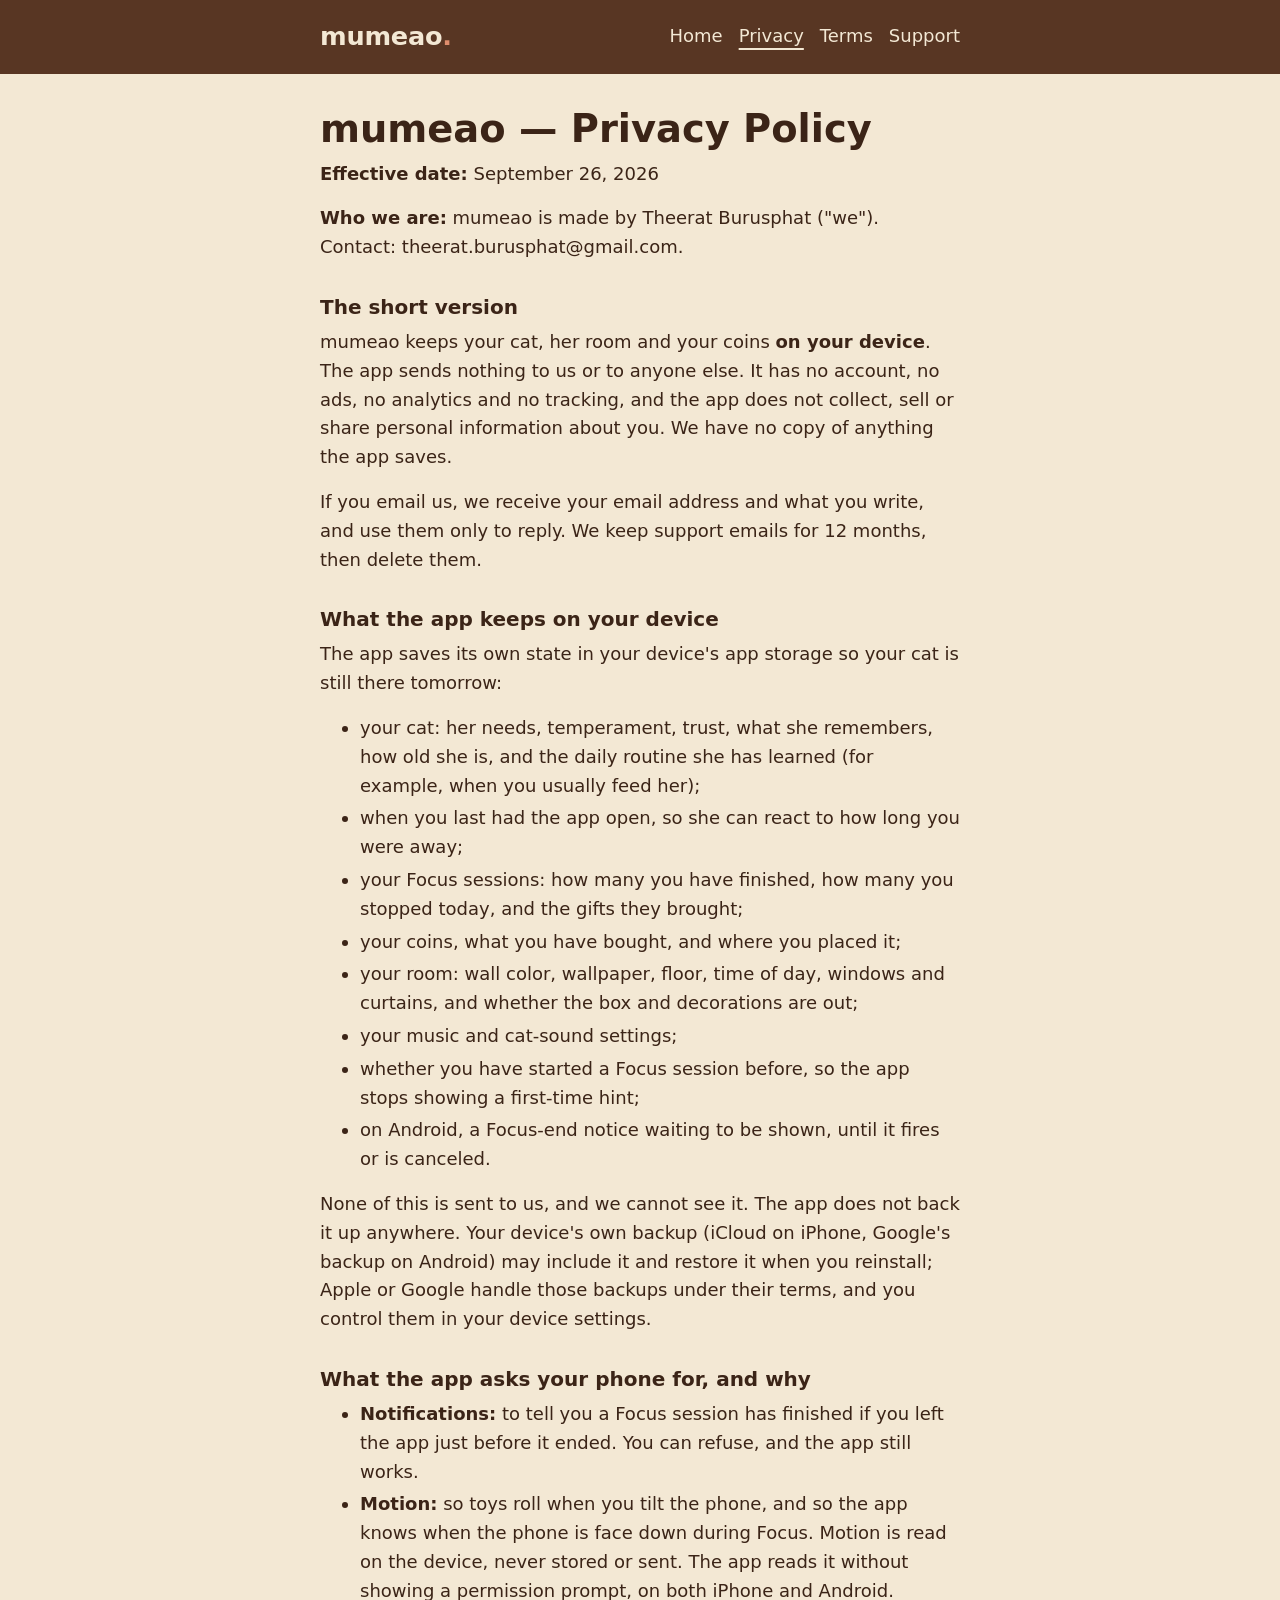
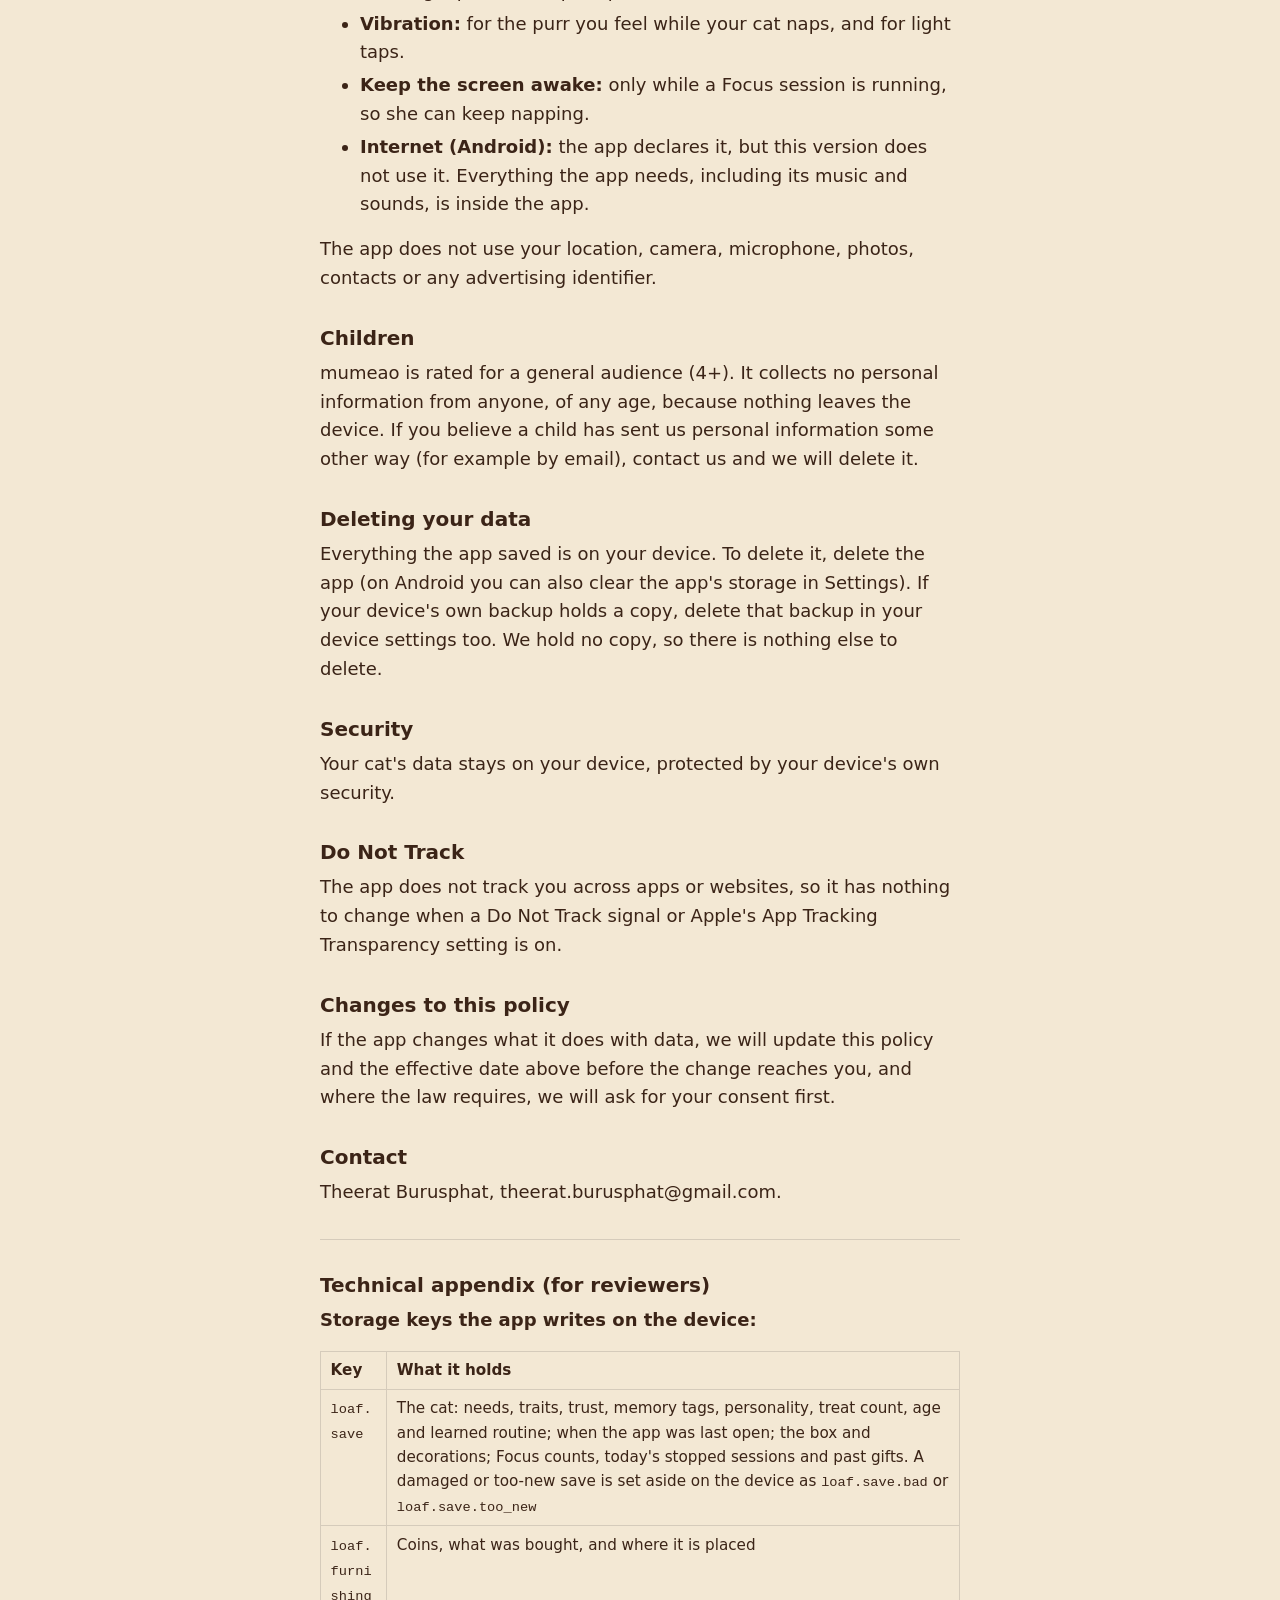
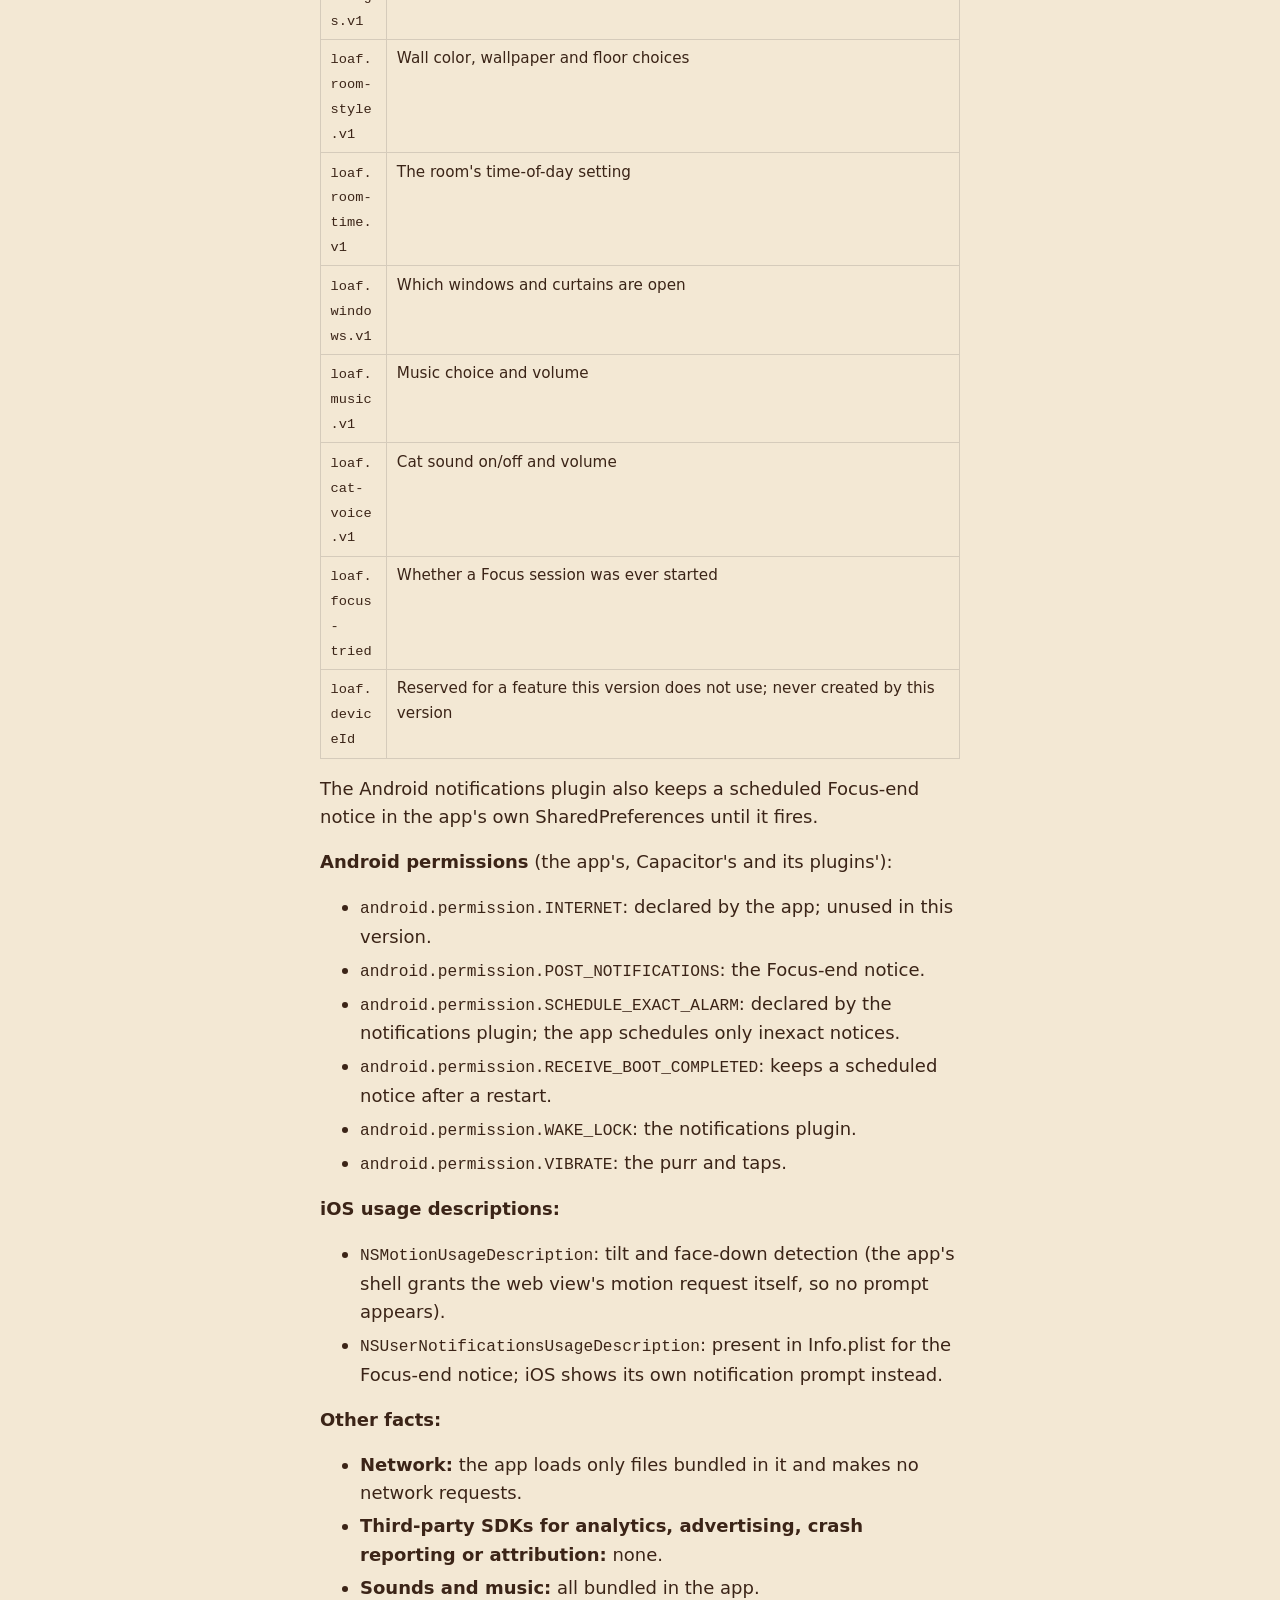
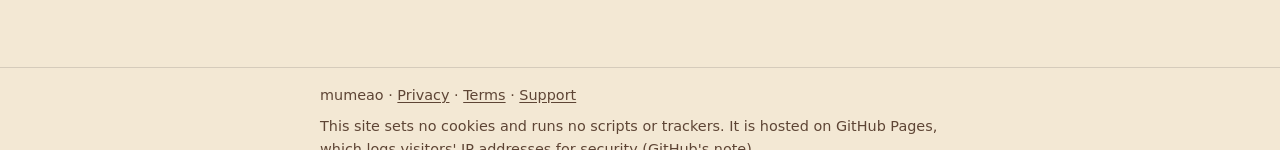
==== privacy/index.html @ 8265dff4 "mumeao: privacy, terms and support pages (from maelvolent/loaf#132 at e93ead35)" ====
<!doctype html>
<html lang="en">
<head>
<meta charset="utf-8">
<meta name="viewport" content="width=device-width, initial-scale=1">
<meta http-equiv="Content-Security-Policy" content="default-src 'none'; style-src 'self'; img-src 'self' data:; base-uri 'none'; form-action 'none'">
<meta name="referrer" content="no-referrer">
<title>Privacy policy · mumeao: Cozy Cat</title>
<meta name="description" content="The privacy policy of mumeao.">
<meta name="theme-color" content="#583623">
<link rel="icon" href="data:,">
<link rel="stylesheet" href="../styles.css">
</head>
<body>
<a class="skip" href="#main">Skip to content</a>
<header><div class="bar"><a class="brand" href="../index.html">mumeao<span class="dot" aria-hidden="true">.</span></a><nav aria-label="Site"><ul><li><a href="../index.html">Home</a></li><li><a href="../privacy/index.html" aria-current="page">Privacy</a></li><li><a href="../terms/index.html">Terms</a></li><li><a href="../support/index.html">Support</a></li></ul></nav></div></header>
<main id="main" tabindex="-1">
<h1>mumeao — Privacy Policy</h1>
<p><strong>Effective date:</strong> September 26, 2026</p>
<p><strong>Who we are:</strong> mumeao is made by Theerat Burusphat (&quot;we&quot;). Contact: theerat.burusphat@gmail.com.</p>
<h2>The short version</h2>
<p>mumeao keeps your cat, her room and your coins <strong>on your device</strong>. The app sends nothing to us or to anyone else. It has no account, no ads, no analytics and no tracking, and the app does not collect, sell or share personal information about you. We have no copy of anything the app saves.</p>
<p>If you email us, we receive your email address and what you write, and use them only to reply. We keep support emails for 12 months, then delete them.</p>
<h2>What the app keeps on your device</h2>
<p>The app saves its own state in your device's app storage so your cat is still there tomorrow:</p>
<ul><li>your cat: her needs, temperament, trust, what she remembers, how old she is, and the daily routine she has learned (for example, when you usually feed her);</li><li>when you last had the app open, so she can react to how long you were away;</li><li>your Focus sessions: how many you have finished, how many you stopped today, and the gifts they brought;</li><li>your coins, what you have bought, and where you placed it;</li><li>your room: wall color, wallpaper, floor, time of day, windows and curtains, and whether the box and decorations are out;</li><li>your music and cat-sound settings;</li><li>whether you have started a Focus session before, so the app stops showing a first-time hint;</li><li>on Android, a Focus-end notice waiting to be shown, until it fires or is canceled.</li></ul>
<p>None of this is sent to us, and we cannot see it. The app does not back it up anywhere. Your device's own backup (iCloud on iPhone, Google's backup on Android) may include it and restore it when you reinstall; Apple or Google handle those backups under their terms, and you control them in your device settings.</p>
<h2>What the app asks your phone for, and why</h2>
<ul><li><strong>Notifications:</strong> to tell you a Focus session has finished if you left the app just before it ended. You can refuse, and the app still works.</li><li><strong>Motion:</strong> so toys roll when you tilt the phone, and so the app knows when the phone is face down during Focus. Motion is read on the device, never stored or sent. The app reads it without showing a permission prompt, on both iPhone and Android.</li><li><strong>Vibration:</strong> for the purr you feel while your cat naps, and for light taps.</li><li><strong>Keep the screen awake:</strong> only while a Focus session is running, so she can keep napping.</li><li><strong>Internet (Android):</strong> the app declares it, but this version does not use it. Everything the app needs, including its music and sounds, is inside the app.</li></ul>
<p>The app does not use your location, camera, microphone, photos, contacts or any advertising identifier.</p>
<h2>Children</h2>
<p>mumeao is rated for a general audience (4+). It collects no personal information from anyone, of any age, because nothing leaves the device. If you believe a child has sent us personal information some other way (for example by email), contact us and we will delete it.</p>
<h2>Deleting your data</h2>
<p>Everything the app saved is on your device. To delete it, delete the app (on Android you can also clear the app's storage in Settings). If your device's own backup holds a copy, delete that backup in your device settings too. We hold no copy, so there is nothing else to delete.</p>
<h2>Security</h2>
<p>Your cat's data stays on your device, protected by your device's own security.</p>
<h2>Do Not Track</h2>
<p>The app does not track you across apps or websites, so it has nothing to change when a Do Not Track signal or Apple's App Tracking Transparency setting is on.</p>
<h2>Changes to this policy</h2>
<p>If the app changes what it does with data, we will update this policy and the effective date above before the change reaches you, and where the law requires, we will ask for your consent first.</p>
<h2>Contact</h2>
<p>Theerat Burusphat, theerat.burusphat@gmail.com.</p>
<hr>
<h2>Technical appendix (for reviewers)</h2>
<p><strong>Storage keys the app writes on the device:</strong></p>
<div class="table" tabindex="0" role="region" aria-label="Table"><table><tr><th>Key</th><th>What it holds</th></tr><tr><td><code>loaf.save</code></td><td>The cat: needs, traits, trust, memory tags, personality, treat count, age and learned routine; when the app was last open; the box and decorations; Focus counts, today's stopped sessions and past gifts. A damaged or too-new save is set aside on the device as <code>loaf.save.bad</code> or <code>loaf.save.too_new</code></td></tr><tr><td><code>loaf.furnishings.v1</code></td><td>Coins, what was bought, and where it is placed</td></tr><tr><td><code>loaf.room-style.v1</code></td><td>Wall color, wallpaper and floor choices</td></tr><tr><td><code>loaf.room-time.v1</code></td><td>The room's time-of-day setting</td></tr><tr><td><code>loaf.windows.v1</code></td><td>Which windows and curtains are open</td></tr><tr><td><code>loaf.music.v1</code></td><td>Music choice and volume</td></tr><tr><td><code>loaf.cat-voice.v1</code></td><td>Cat sound on/off and volume</td></tr><tr><td><code>loaf.focus-tried</code></td><td>Whether a Focus session was ever started</td></tr><tr><td><code>loaf.deviceId</code></td><td>Reserved for a feature this version does not use; never created by this version</td></tr></table></div>
<p>The Android notifications plugin also keeps a scheduled Focus-end notice in the app's own SharedPreferences until it fires.</p>
<p><strong>Android permissions</strong> (the app's, Capacitor's and its plugins'):</p>
<ul><li><code>android.permission.INTERNET</code>: declared by the app; unused in this version.</li><li><code>android.permission.POST_NOTIFICATIONS</code>: the Focus-end notice.</li><li><code>android.permission.SCHEDULE_EXACT_ALARM</code>: declared by the notifications plugin; the app schedules only inexact notices.</li><li><code>android.permission.RECEIVE_BOOT_COMPLETED</code>: keeps a scheduled notice after a restart.</li><li><code>android.permission.WAKE_LOCK</code>: the notifications plugin.</li><li><code>android.permission.VIBRATE</code>: the purr and taps.</li></ul>
<p><strong>iOS usage descriptions:</strong></p>
<ul><li><code>NSMotionUsageDescription</code>: tilt and face-down detection (the app's shell grants the web view's motion request itself, so no prompt appears).</li><li><code>NSUserNotificationsUsageDescription</code>: present in Info.plist for the Focus-end notice; iOS shows its own notification prompt instead.</li></ul>
<p><strong>Other facts:</strong></p>
<ul><li><strong>Network:</strong> the app loads only files bundled in it and makes no network requests.</li><li><strong>Third-party SDKs for analytics, advertising, crash reporting or attribution:</strong> none.</li><li><strong>Sounds and music:</strong> all bundled in the app.</li></ul>
</main>
<footer><div class="bar"><p>mumeao · <a href="../privacy/index.html">Privacy</a> · <a href="../terms/index.html">Terms</a> · <a href="../support/index.html">Support</a></p><p>This site sets no cookies and runs no scripts or trackers. It is hosted on GitHub Pages, which logs visitors' IP addresses for security (<a href="https://docs.github.com/en/pages/getting-started-with-github-pages/about-github-pages#data-collection">GitHub's note</a>).</p></div></footer>
</body>
</html>
---- styles.css ----
:root{color-scheme:light dark;--page:#F3E8D4;--text:#3B2417;--muted:#5E4535;--link:#583623;--header:#583623;--header-text:#F3E8D4;--dot:#E08E6D;--rule:#D5CBBB;--mark:#F2D48F;--mark-text:#3B2417;--focus:#AD5438;--header-focus:#F3E8D4}
@media (prefers-color-scheme:dark){:root{--page:#1E140E;--text:#F3E8D4;--muted:#D5C4AE;--link:#F2C8A5;--header:#583623;--header-text:#F3E8D4;--dot:#E08E6D;--rule:#4A3527;--mark:#6E4B1C;--mark-text:#F3E8D4;--focus:#E08E6D;--header-focus:#F3E8D4}}
*,*::before,*::after{box-sizing:border-box}
html{-webkit-text-size-adjust:100%;text-size-adjust:100%}
body{margin:0;background:var(--page);color:var(--text);font:1.0625rem/1.6 system-ui,-apple-system,"Segoe UI",Roboto,"Helvetica Neue",sans-serif}
.skip{position:absolute;left:-100vw;top:0}
.skip:focus{left:1rem;top:1rem;z-index:1;background:var(--page);color:var(--text);padding:.5rem 1rem}
header{background:var(--header);color:var(--header-text)}
.bar{max-width:42rem;margin:0 auto;padding:.5rem 1rem}
header .bar{display:flex;flex-wrap:wrap;align-items:center;justify-content:space-between;gap:0 1rem}
.brand{color:var(--header-text);font-weight:700;font-size:1.6rem;letter-spacing:-.01em;text-decoration:none;padding:.25rem 0}
.brand .dot{color:var(--dot)}
nav ul{list-style:none;margin:0;padding:0;display:flex;flex-wrap:wrap;gap:0 1rem}
nav a{display:inline-block;padding:.65rem 0;color:var(--header-text);text-decoration:none}
nav a[aria-current="page"]{text-decoration:underline;text-underline-offset:.35em;text-decoration-thickness:2px}
main{max-width:42rem;margin:0 auto;padding:1.25rem 1rem 3rem;overflow-wrap:anywhere}
h1{font-size:1.9rem;line-height:1.2;margin:.75rem 0 .5rem}
h2{font-size:1.25rem;line-height:1.3;margin:2rem 0 .5rem}
h3{font-size:1.05rem;margin:1.5rem 0 .25rem}
p,ul,ol{margin:0 0 1rem}
li{margin:.25rem 0}
a{color:var(--link);text-underline-offset:.15em}
a:focus-visible,.skip:focus,.table:focus-visible{outline:3px solid var(--focus);outline-offset:2px}
header a:focus-visible{outline-color:var(--header-focus)}
main:focus{outline:none}
.subtitle{font-size:1.15rem;color:var(--muted);margin-top:0}
.lead{font-size:1.1rem}
h3.question{margin:1.25rem 0 .25rem}
mark{background:var(--mark);color:var(--mark-text);padding:0 .2em;border-radius:.2em}
.table{max-width:100%;overflow-x:auto;margin:0 0 1rem}
table{border-collapse:collapse;font-size:.95rem}
th,td{border:1px solid var(--rule);padding:.4rem .6rem;text-align:left;vertical-align:top}
code{font-family:ui-monospace,SFMono-Regular,Menlo,Consolas,monospace;font-size:.9em;overflow-wrap:anywhere}
hr{border:0;border-top:1px solid var(--rule);margin:2rem 0}
footer{border-top:1px solid var(--rule);color:var(--muted);font-size:.9rem}
footer p{margin:.5rem 0}
footer .bar{overflow-wrap:anywhere}
footer a{color:var(--muted)}
@media (min-width:48rem){h1{font-size:2.4rem}body{font-size:1.125rem}}
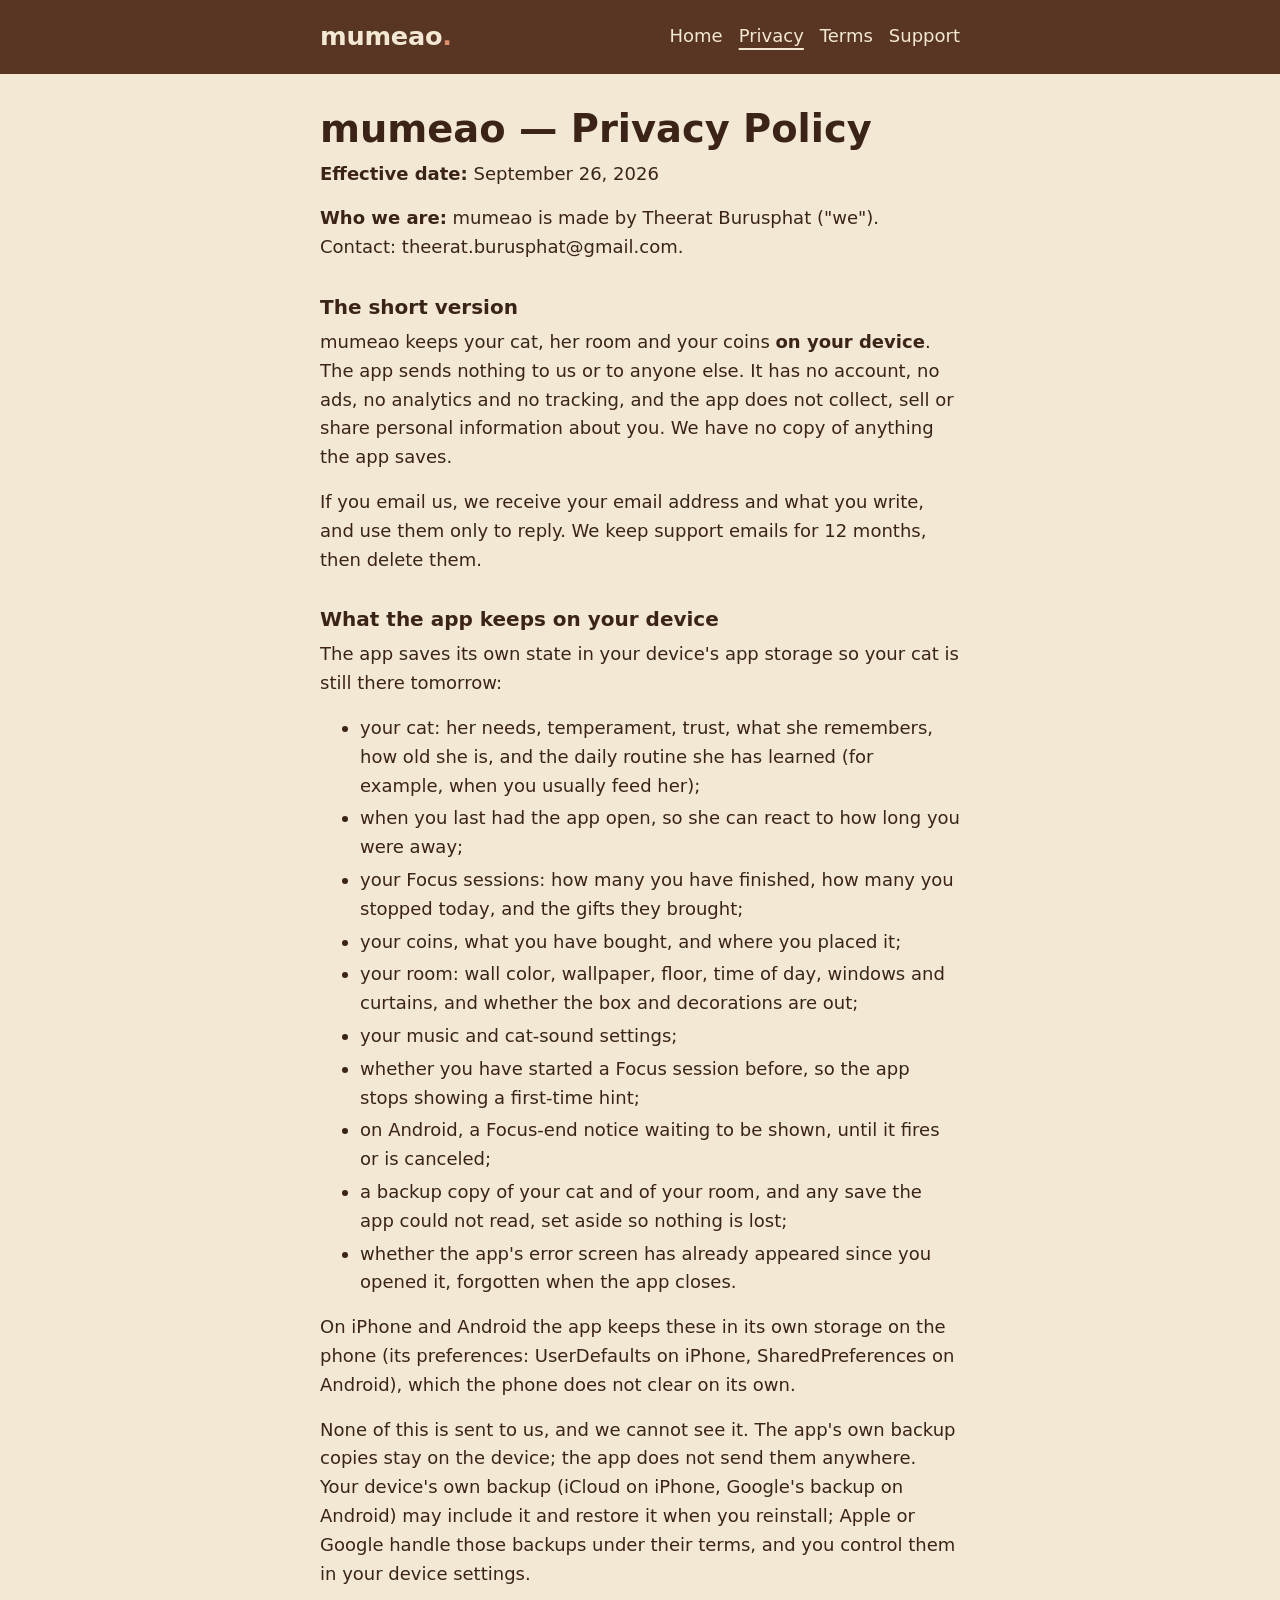
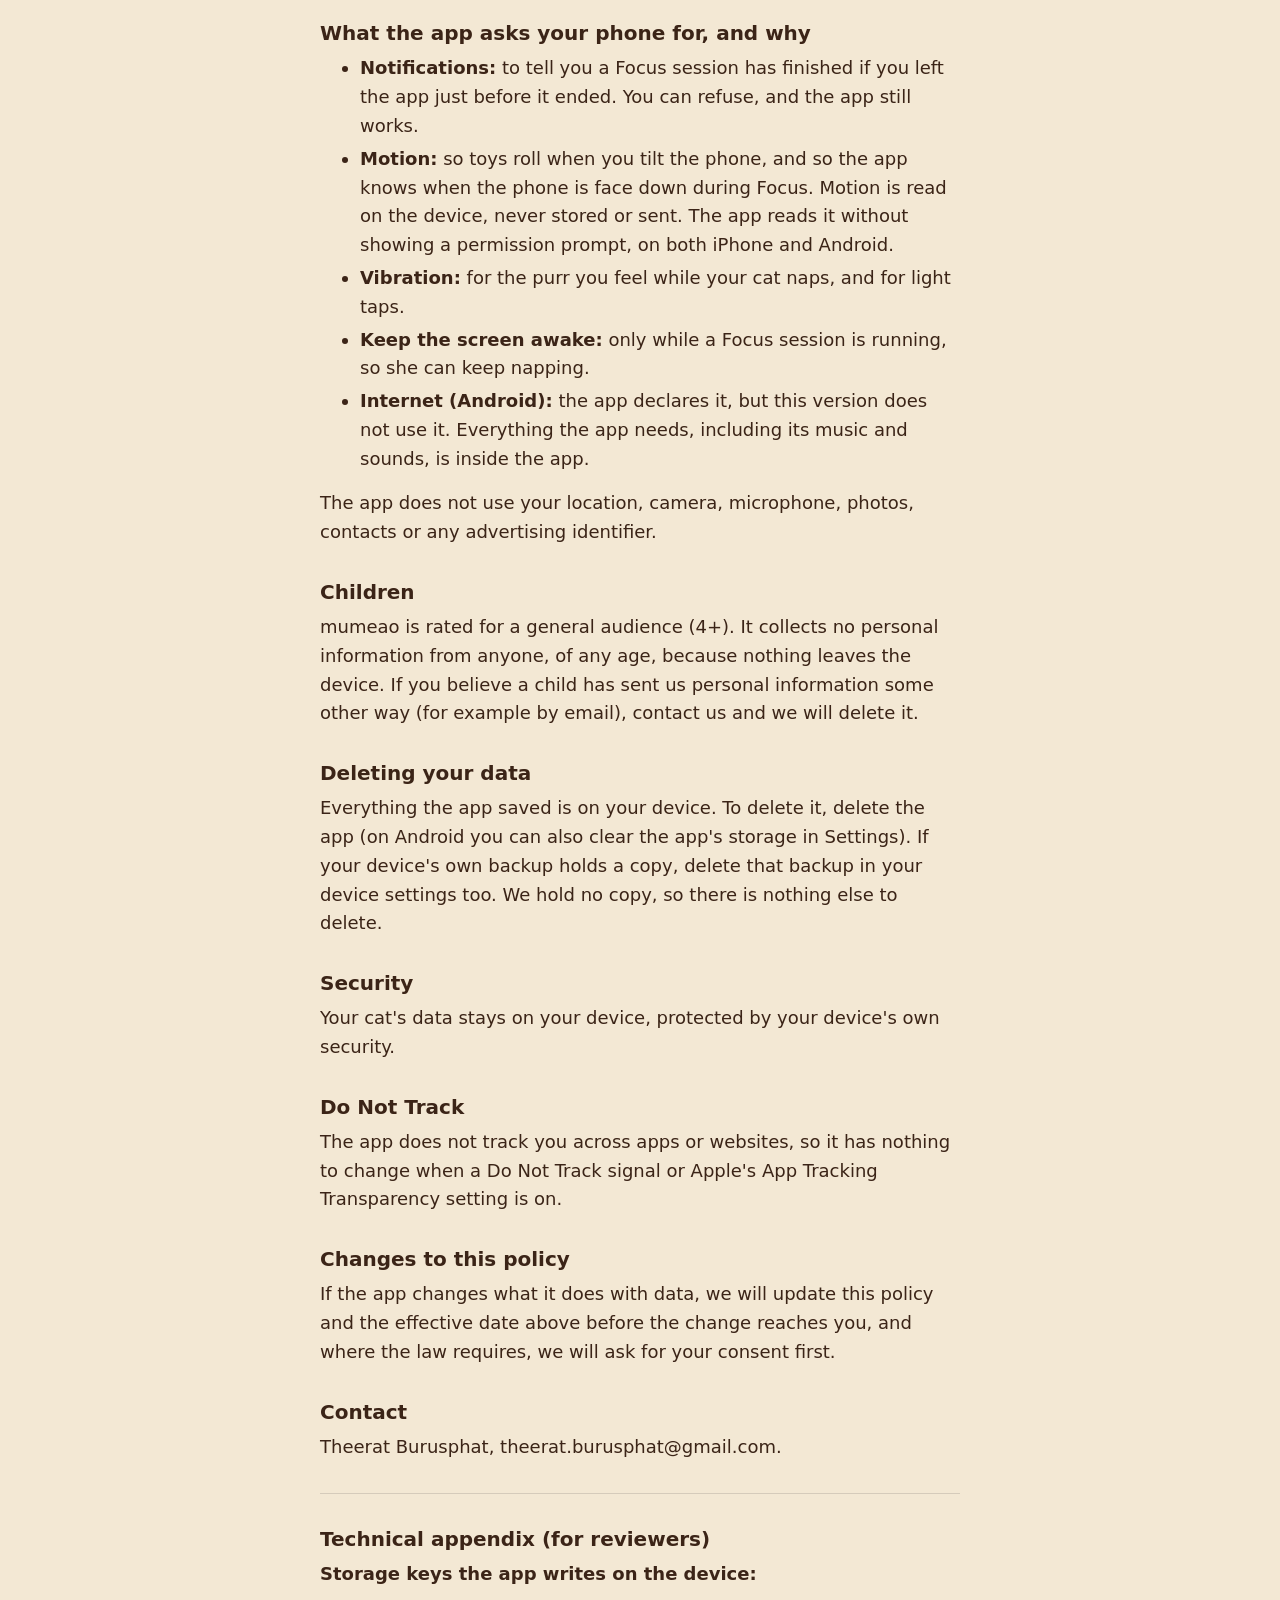
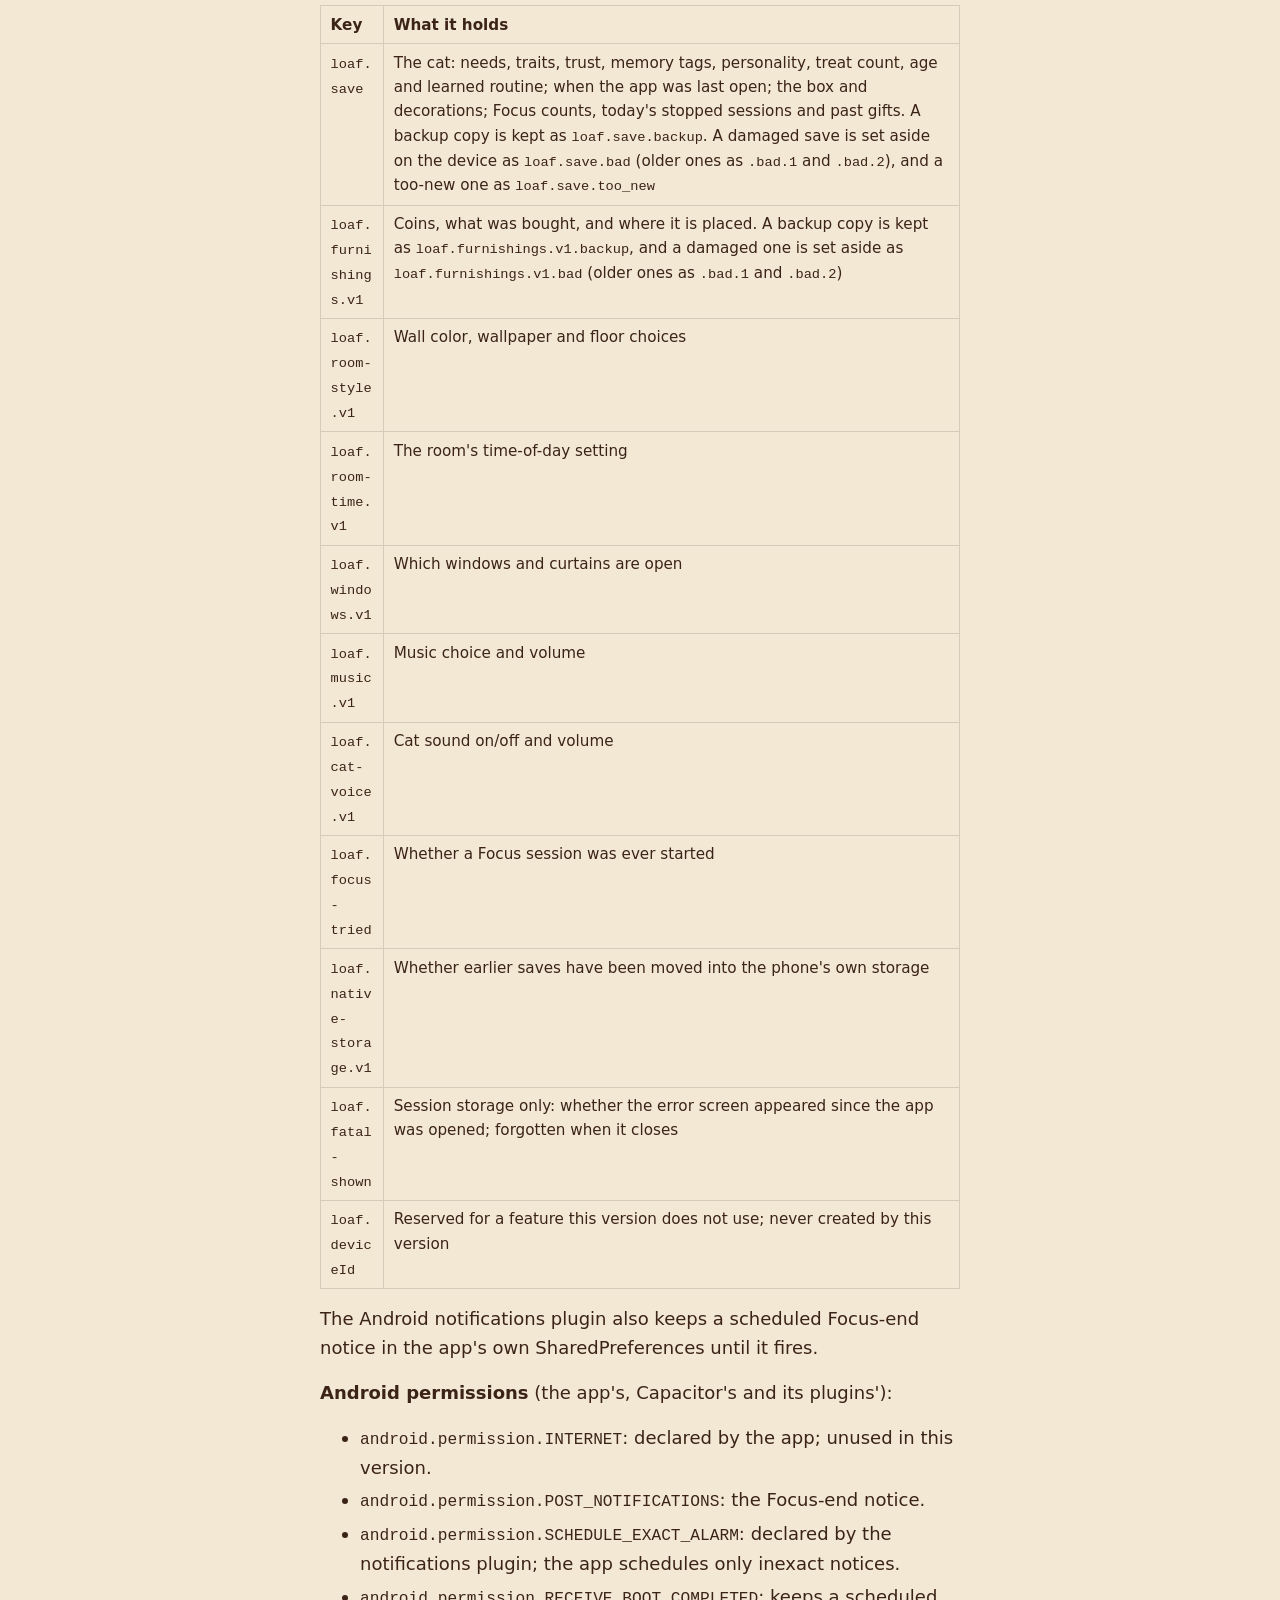
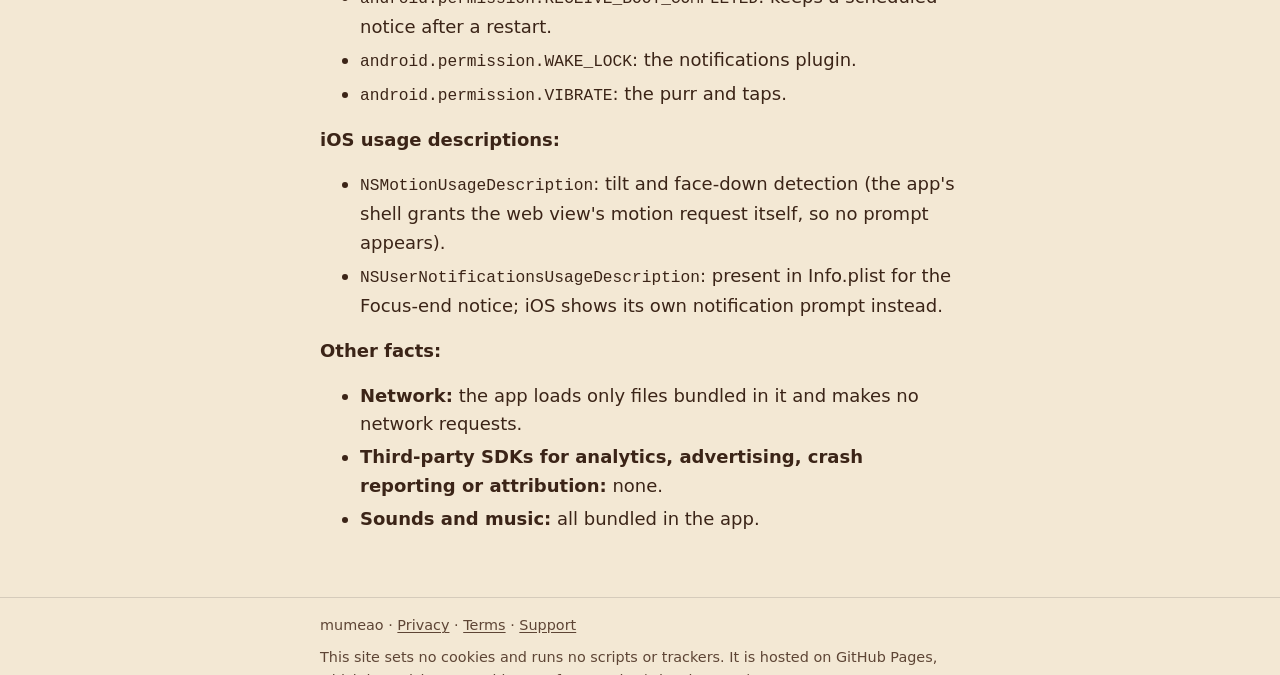
==== commit 32c15f48: "Privacy: where the save lives and its on-device backup copy (loaf#132 at 83d823f2)" ====
--- a/privacy/index.html
+++ b/privacy/index.html
@@ -5,7 +5,7 @@
 <meta name="viewport" content="width=device-width, initial-scale=1">
 <meta http-equiv="Content-Security-Policy" content="default-src 'none'; style-src 'self'; img-src 'self' data:; base-uri 'none'; form-action 'none'">
 <meta name="referrer" content="no-referrer">
-<title>Privacy policy · mumeao: Cozy Cat</title>
+<title>Privacy policy · mumeao: Cozy 3D Cat</title>
 <meta name="description" content="The privacy policy of mumeao.">
 <meta name="theme-color" content="#583623">
 <link rel="icon" href="data:,">
@@ -23,8 +23,9 @@
 <p>If you email us, we receive your email address and what you write, and use them only to reply. We keep support emails for 12 months, then delete them.</p>
 <h2>What the app keeps on your device</h2>
 <p>The app saves its own state in your device's app storage so your cat is still there tomorrow:</p>
-<ul><li>your cat: her needs, temperament, trust, what she remembers, how old she is, and the daily routine she has learned (for example, when you usually feed her);</li><li>when you last had the app open, so she can react to how long you were away;</li><li>your Focus sessions: how many you have finished, how many you stopped today, and the gifts they brought;</li><li>your coins, what you have bought, and where you placed it;</li><li>your room: wall color, wallpaper, floor, time of day, windows and curtains, and whether the box and decorations are out;</li><li>your music and cat-sound settings;</li><li>whether you have started a Focus session before, so the app stops showing a first-time hint;</li><li>on Android, a Focus-end notice waiting to be shown, until it fires or is canceled.</li></ul>
-<p>None of this is sent to us, and we cannot see it. The app does not back it up anywhere. Your device's own backup (iCloud on iPhone, Google's backup on Android) may include it and restore it when you reinstall; Apple or Google handle those backups under their terms, and you control them in your device settings.</p>
+<ul><li>your cat: her needs, temperament, trust, what she remembers, how old she is, and the daily routine she has learned (for example, when you usually feed her);</li><li>when you last had the app open, so she can react to how long you were away;</li><li>your Focus sessions: how many you have finished, how many you stopped today, and the gifts they brought;</li><li>your coins, what you have bought, and where you placed it;</li><li>your room: wall color, wallpaper, floor, time of day, windows and curtains, and whether the box and decorations are out;</li><li>your music and cat-sound settings;</li><li>whether you have started a Focus session before, so the app stops showing a first-time hint;</li><li>on Android, a Focus-end notice waiting to be shown, until it fires or is canceled;</li><li>a backup copy of your cat and of your room, and any save the app could not read, set aside so nothing is lost;</li><li>whether the app's error screen has already appeared since you opened it, forgotten when the app closes.</li></ul>
+<p>On iPhone and Android the app keeps these in its own storage on the phone (its preferences: UserDefaults on iPhone, SharedPreferences on Android), which the phone does not clear on its own.</p>
+<p>None of this is sent to us, and we cannot see it. The app's own backup copies stay on the device; the app does not send them anywhere. Your device's own backup (iCloud on iPhone, Google's backup on Android) may include it and restore it when you reinstall; Apple or Google handle those backups under their terms, and you control them in your device settings.</p>
 <h2>What the app asks your phone for, and why</h2>
 <ul><li><strong>Notifications:</strong> to tell you a Focus session has finished if you left the app just before it ended. You can refuse, and the app still works.</li><li><strong>Motion:</strong> so toys roll when you tilt the phone, and so the app knows when the phone is face down during Focus. Motion is read on the device, never stored or sent. The app reads it without showing a permission prompt, on both iPhone and Android.</li><li><strong>Vibration:</strong> for the purr you feel while your cat naps, and for light taps.</li><li><strong>Keep the screen awake:</strong> only while a Focus session is running, so she can keep napping.</li><li><strong>Internet (Android):</strong> the app declares it, but this version does not use it. Everything the app needs, including its music and sounds, is inside the app.</li></ul>
 <p>The app does not use your location, camera, microphone, photos, contacts or any advertising identifier.</p>
@@ -43,7 +44,7 @@
 <hr>
 <h2>Technical appendix (for reviewers)</h2>
 <p><strong>Storage keys the app writes on the device:</strong></p>
-<div class="table" tabindex="0" role="region" aria-label="Table"><table><tr><th>Key</th><th>What it holds</th></tr><tr><td><code>loaf.save</code></td><td>The cat: needs, traits, trust, memory tags, personality, treat count, age and learned routine; when the app was last open; the box and decorations; Focus counts, today's stopped sessions and past gifts. A damaged or too-new save is set aside on the device as <code>loaf.save.bad</code> or <code>loaf.save.too_new</code></td></tr><tr><td><code>loaf.furnishings.v1</code></td><td>Coins, what was bought, and where it is placed</td></tr><tr><td><code>loaf.room-style.v1</code></td><td>Wall color, wallpaper and floor choices</td></tr><tr><td><code>loaf.room-time.v1</code></td><td>The room's time-of-day setting</td></tr><tr><td><code>loaf.windows.v1</code></td><td>Which windows and curtains are open</td></tr><tr><td><code>loaf.music.v1</code></td><td>Music choice and volume</td></tr><tr><td><code>loaf.cat-voice.v1</code></td><td>Cat sound on/off and volume</td></tr><tr><td><code>loaf.focus-tried</code></td><td>Whether a Focus session was ever started</td></tr><tr><td><code>loaf.deviceId</code></td><td>Reserved for a feature this version does not use; never created by this version</td></tr></table></div>
+<div class="table" tabindex="0" role="region" aria-label="Table"><table><tr><th>Key</th><th>What it holds</th></tr><tr><td><code>loaf.save</code></td><td>The cat: needs, traits, trust, memory tags, personality, treat count, age and learned routine; when the app was last open; the box and decorations; Focus counts, today's stopped sessions and past gifts. A backup copy is kept as <code>loaf.save.backup</code>. A damaged save is set aside on the device as <code>loaf.save.bad</code> (older ones as <code>.bad.1</code> and <code>.bad.2</code>), and a too-new one as <code>loaf.save.too_new</code></td></tr><tr><td><code>loaf.furnishings.v1</code></td><td>Coins, what was bought, and where it is placed. A backup copy is kept as <code>loaf.furnishings.v1.backup</code>, and a damaged one is set aside as <code>loaf.furnishings.v1.bad</code> (older ones as <code>.bad.1</code> and <code>.bad.2</code>)</td></tr><tr><td><code>loaf.room-style.v1</code></td><td>Wall color, wallpaper and floor choices</td></tr><tr><td><code>loaf.room-time.v1</code></td><td>The room's time-of-day setting</td></tr><tr><td><code>loaf.windows.v1</code></td><td>Which windows and curtains are open</td></tr><tr><td><code>loaf.music.v1</code></td><td>Music choice and volume</td></tr><tr><td><code>loaf.cat-voice.v1</code></td><td>Cat sound on/off and volume</td></tr><tr><td><code>loaf.focus-tried</code></td><td>Whether a Focus session was ever started</td></tr><tr><td><code>loaf.native-storage.v1</code></td><td>Whether earlier saves have been moved into the phone's own storage</td></tr><tr><td><code>loaf.fatal-shown</code></td><td>Session storage only: whether the error screen appeared since the app was opened; forgotten when it closes</td></tr><tr><td><code>loaf.deviceId</code></td><td>Reserved for a feature this version does not use; never created by this version</td></tr></table></div>
 <p>The Android notifications plugin also keeps a scheduled Focus-end notice in the app's own SharedPreferences until it fires.</p>
 <p><strong>Android permissions</strong> (the app's, Capacitor's and its plugins'):</p>
 <ul><li><code>android.permission.INTERNET</code>: declared by the app; unused in this version.</li><li><code>android.permission.POST_NOTIFICATIONS</code>: the Focus-end notice.</li><li><code>android.permission.SCHEDULE_EXACT_ALARM</code>: declared by the notifications plugin; the app schedules only inexact notices.</li><li><code>android.permission.RECEIVE_BOOT_COMPLETED</code>: keeps a scheduled notice after a restart.</li><li><code>android.permission.WAKE_LOCK</code>: the notifications plugin.</li><li><code>android.permission.VIBRATE</code>: the purr and taps.</li></ul>
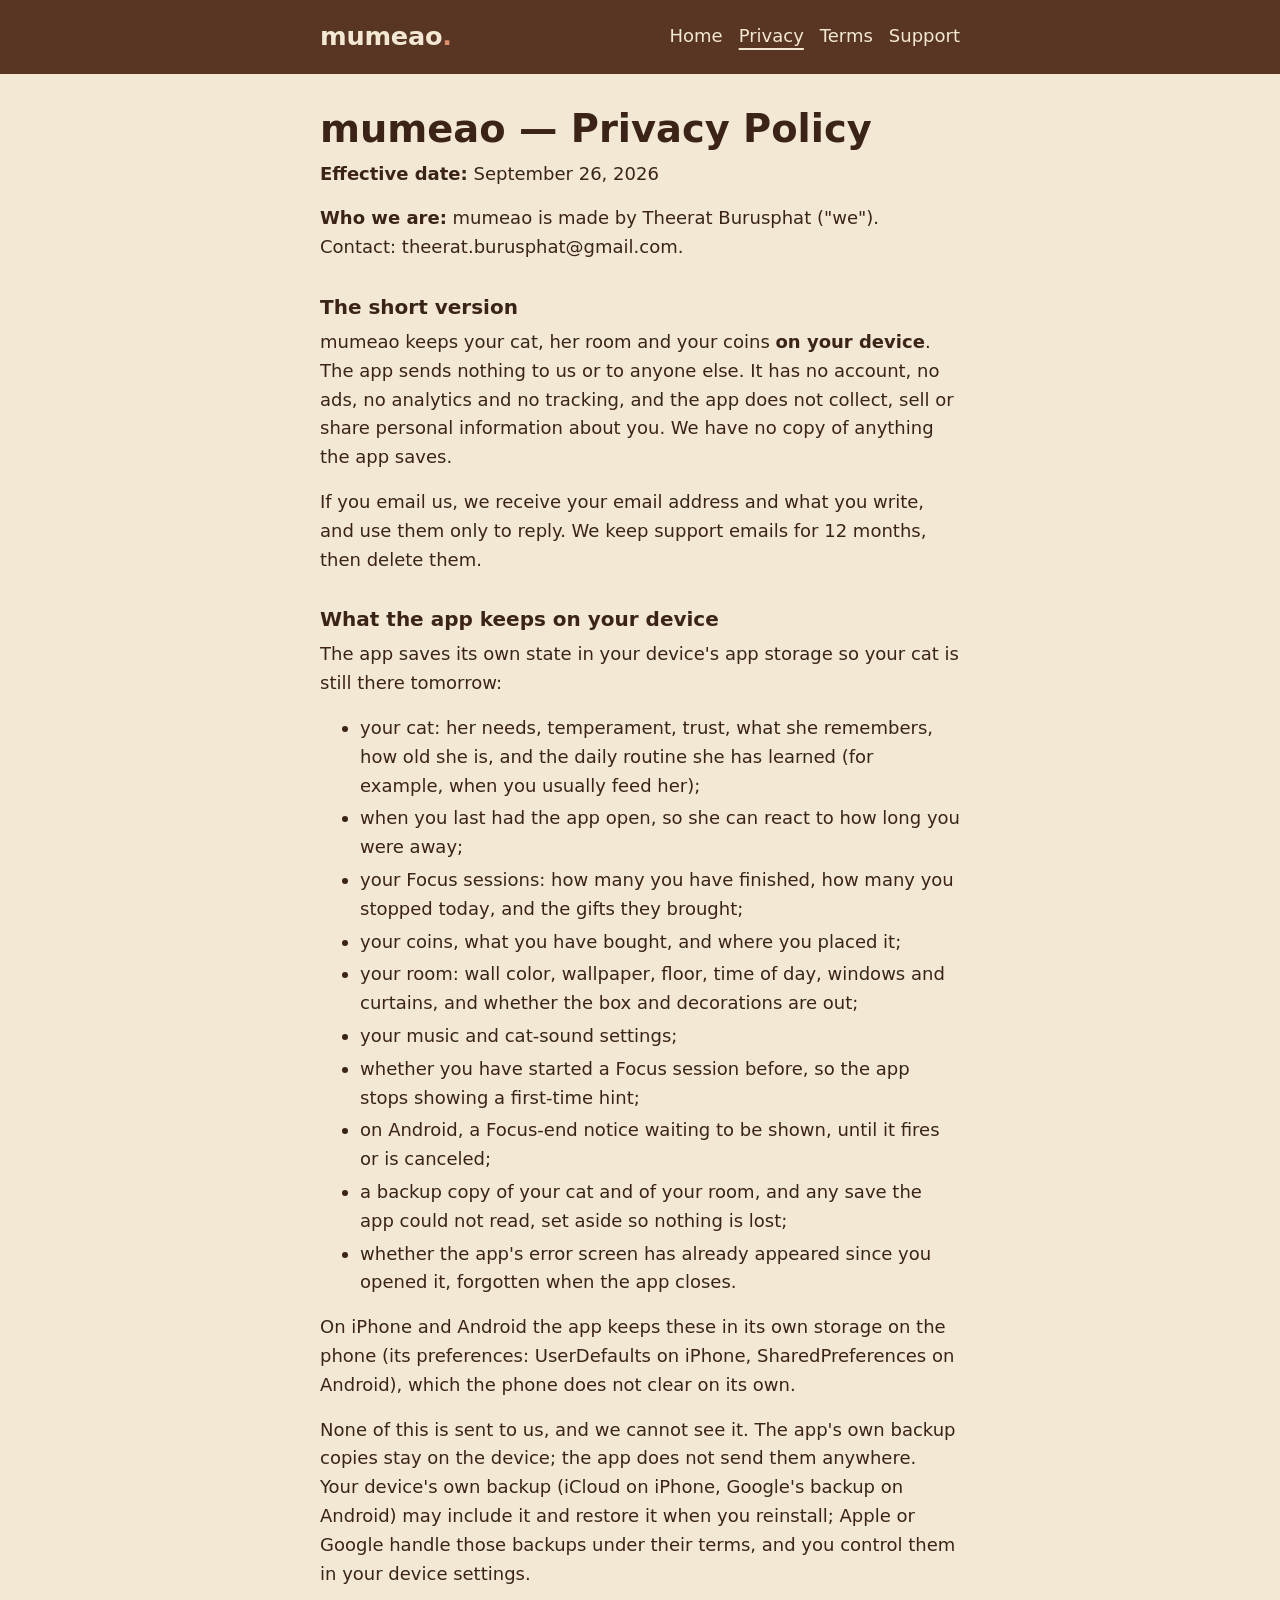
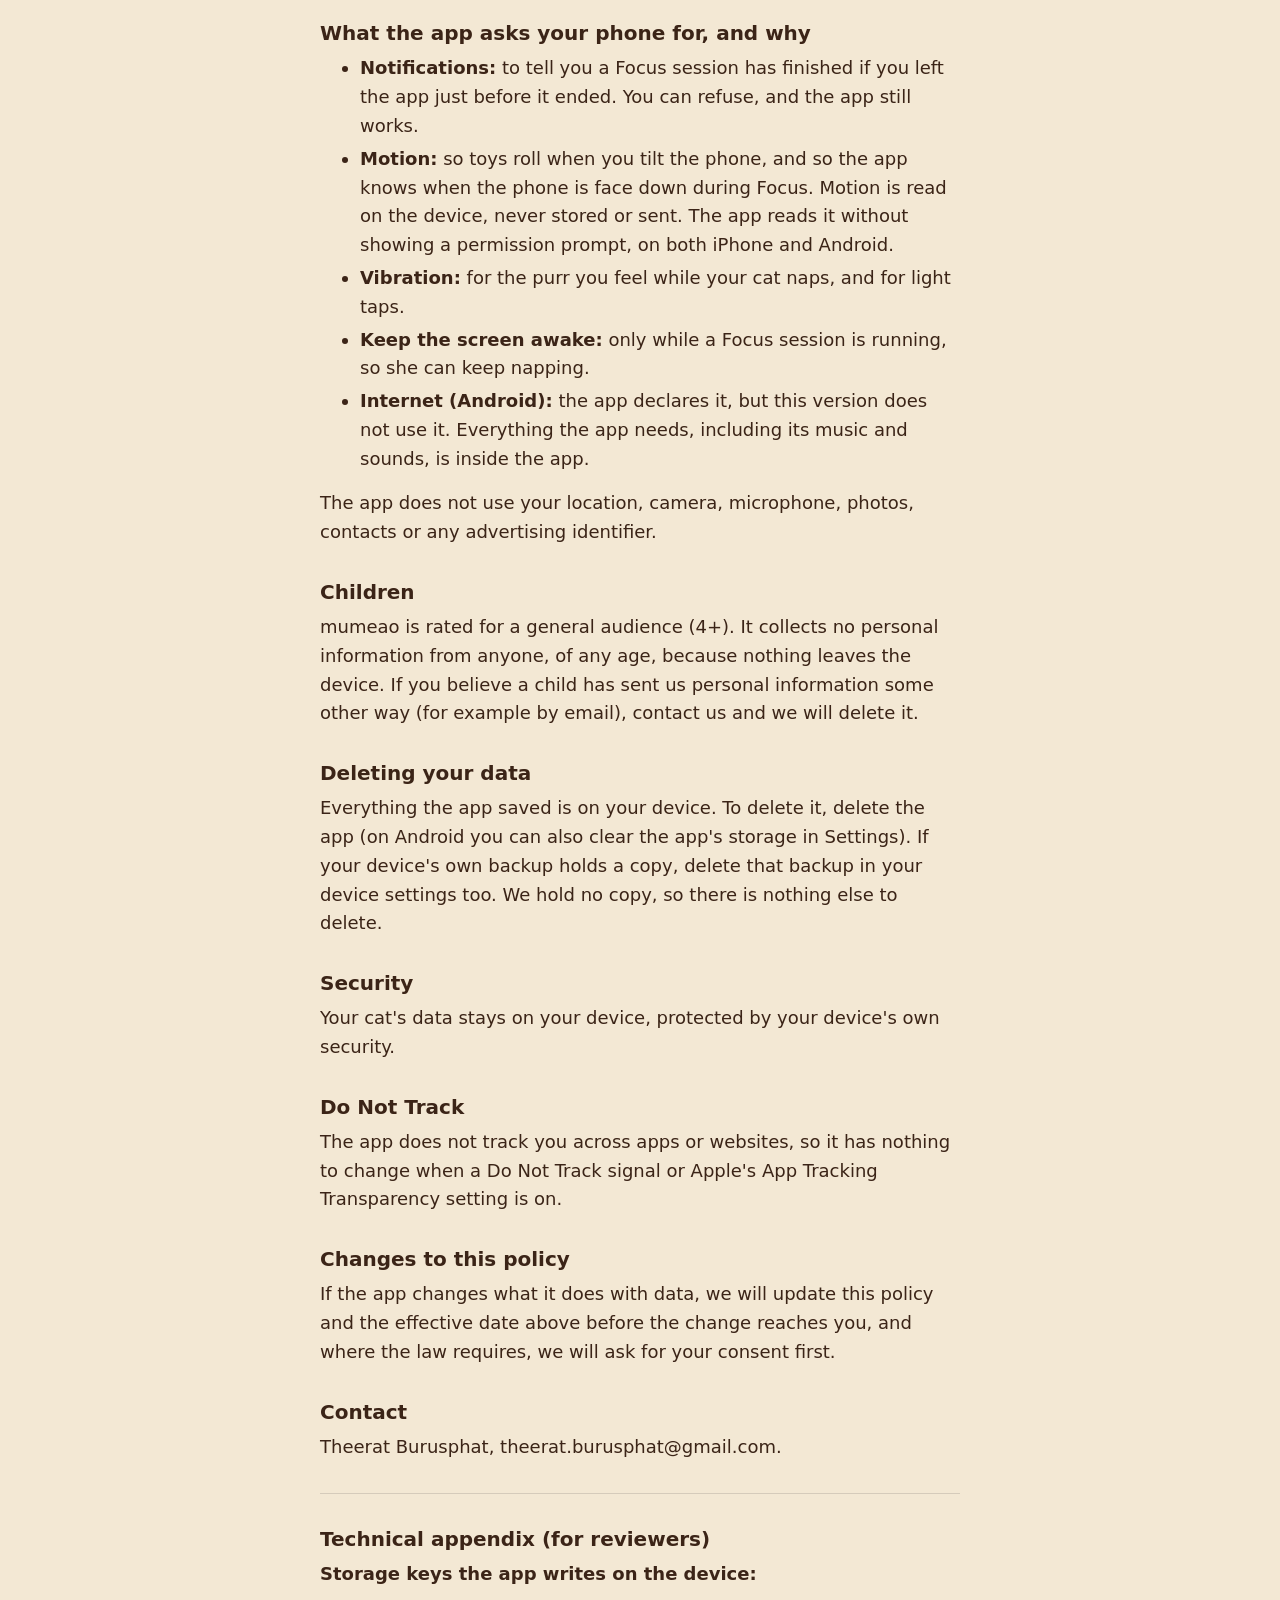
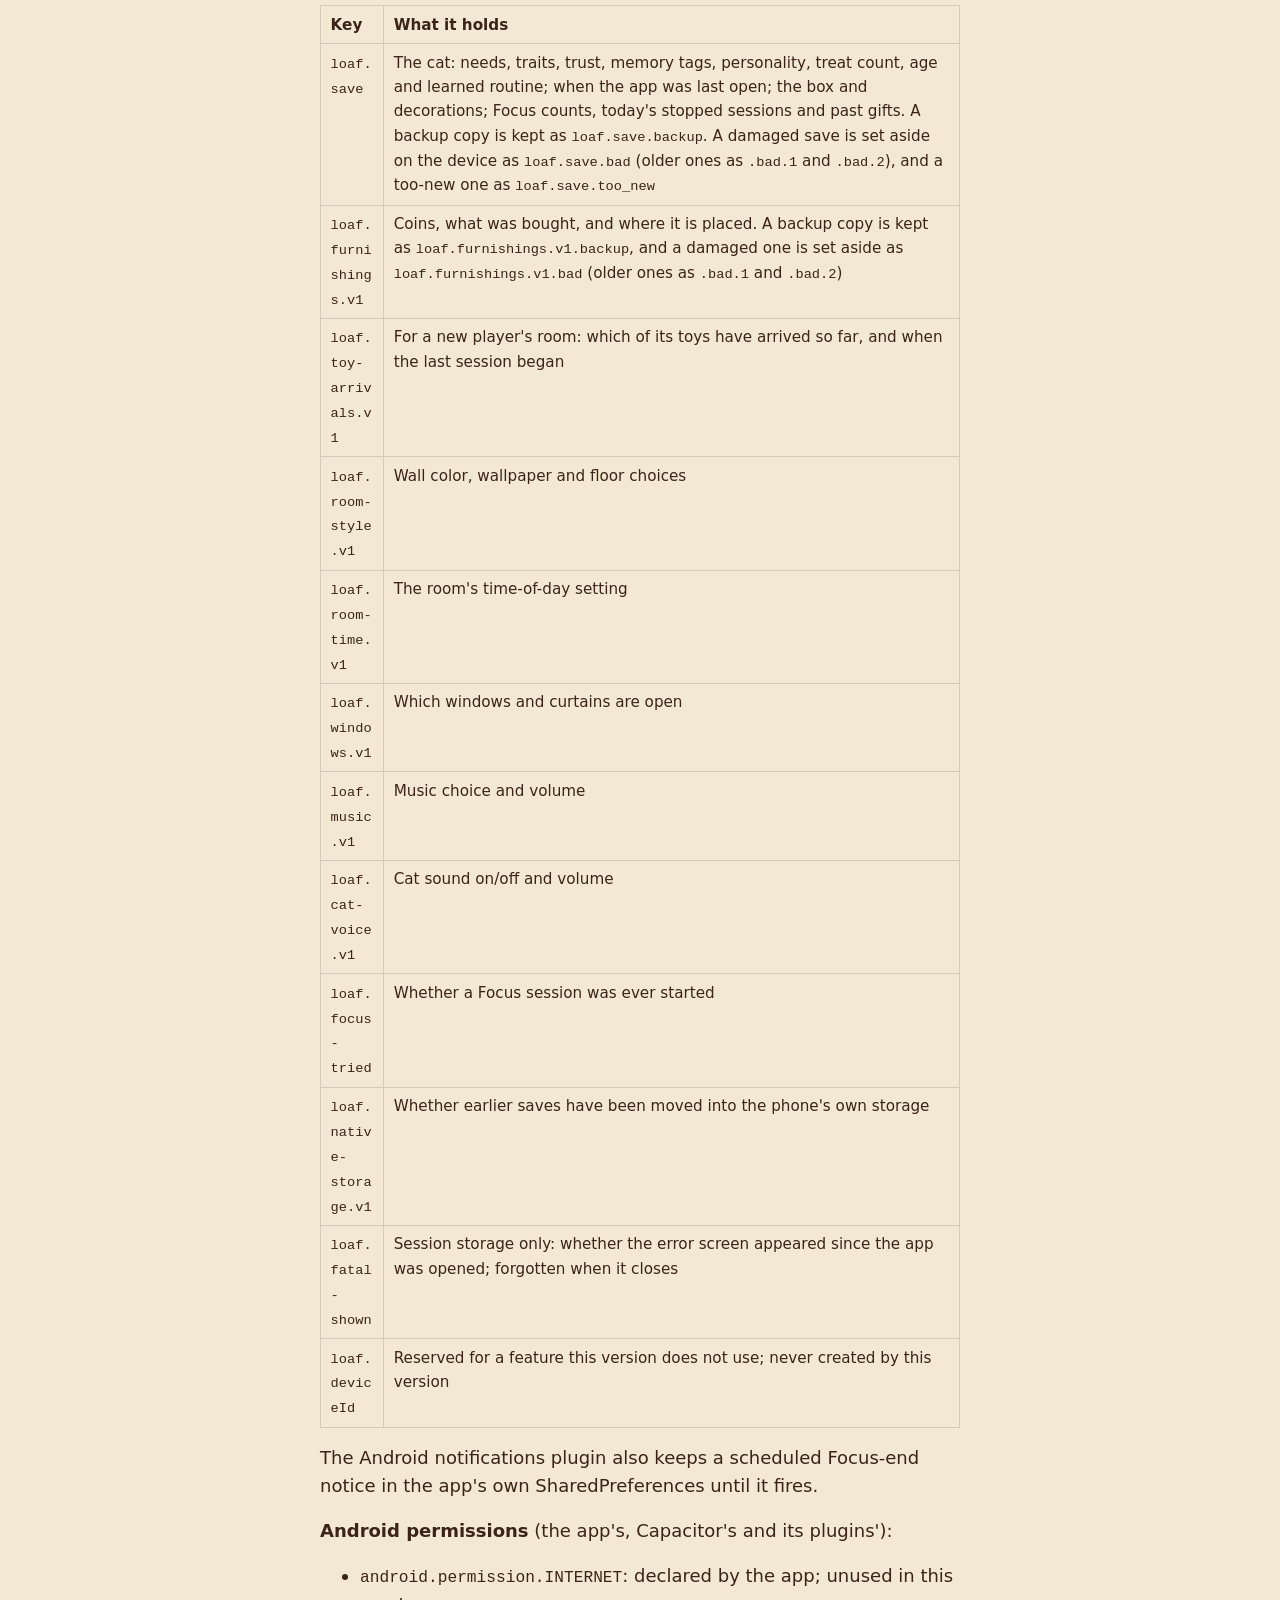
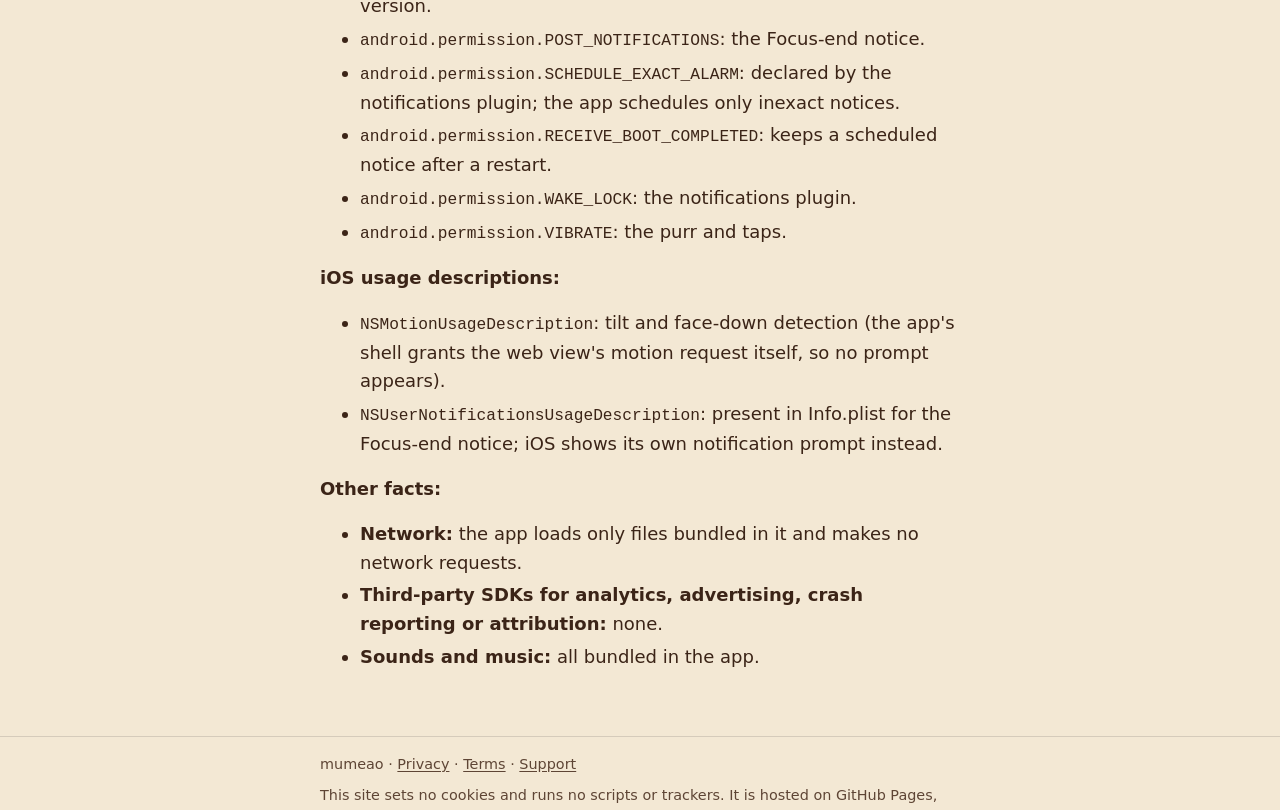
==== commit 65ea08d7: "Privacy: list loaf.toy-arrivals.v1 (a new player's toy arrivals; loaf#132 at 6523f671)" ====
--- a/privacy/index.html
+++ b/privacy/index.html
@@ -44,7 +44,7 @@
 <hr>
 <h2>Technical appendix (for reviewers)</h2>
 <p><strong>Storage keys the app writes on the device:</strong></p>
-<div class="table" tabindex="0" role="region" aria-label="Table"><table><tr><th>Key</th><th>What it holds</th></tr><tr><td><code>loaf.save</code></td><td>The cat: needs, traits, trust, memory tags, personality, treat count, age and learned routine; when the app was last open; the box and decorations; Focus counts, today's stopped sessions and past gifts. A backup copy is kept as <code>loaf.save.backup</code>. A damaged save is set aside on the device as <code>loaf.save.bad</code> (older ones as <code>.bad.1</code> and <code>.bad.2</code>), and a too-new one as <code>loaf.save.too_new</code></td></tr><tr><td><code>loaf.furnishings.v1</code></td><td>Coins, what was bought, and where it is placed. A backup copy is kept as <code>loaf.furnishings.v1.backup</code>, and a damaged one is set aside as <code>loaf.furnishings.v1.bad</code> (older ones as <code>.bad.1</code> and <code>.bad.2</code>)</td></tr><tr><td><code>loaf.room-style.v1</code></td><td>Wall color, wallpaper and floor choices</td></tr><tr><td><code>loaf.room-time.v1</code></td><td>The room's time-of-day setting</td></tr><tr><td><code>loaf.windows.v1</code></td><td>Which windows and curtains are open</td></tr><tr><td><code>loaf.music.v1</code></td><td>Music choice and volume</td></tr><tr><td><code>loaf.cat-voice.v1</code></td><td>Cat sound on/off and volume</td></tr><tr><td><code>loaf.focus-tried</code></td><td>Whether a Focus session was ever started</td></tr><tr><td><code>loaf.native-storage.v1</code></td><td>Whether earlier saves have been moved into the phone's own storage</td></tr><tr><td><code>loaf.fatal-shown</code></td><td>Session storage only: whether the error screen appeared since the app was opened; forgotten when it closes</td></tr><tr><td><code>loaf.deviceId</code></td><td>Reserved for a feature this version does not use; never created by this version</td></tr></table></div>
+<div class="table" tabindex="0" role="region" aria-label="Table"><table><tr><th>Key</th><th>What it holds</th></tr><tr><td><code>loaf.save</code></td><td>The cat: needs, traits, trust, memory tags, personality, treat count, age and learned routine; when the app was last open; the box and decorations; Focus counts, today's stopped sessions and past gifts. A backup copy is kept as <code>loaf.save.backup</code>. A damaged save is set aside on the device as <code>loaf.save.bad</code> (older ones as <code>.bad.1</code> and <code>.bad.2</code>), and a too-new one as <code>loaf.save.too_new</code></td></tr><tr><td><code>loaf.furnishings.v1</code></td><td>Coins, what was bought, and where it is placed. A backup copy is kept as <code>loaf.furnishings.v1.backup</code>, and a damaged one is set aside as <code>loaf.furnishings.v1.bad</code> (older ones as <code>.bad.1</code> and <code>.bad.2</code>)</td></tr><tr><td><code>loaf.toy-arrivals.v1</code></td><td>For a new player's room: which of its toys have arrived so far, and when the last session began</td></tr><tr><td><code>loaf.room-style.v1</code></td><td>Wall color, wallpaper and floor choices</td></tr><tr><td><code>loaf.room-time.v1</code></td><td>The room's time-of-day setting</td></tr><tr><td><code>loaf.windows.v1</code></td><td>Which windows and curtains are open</td></tr><tr><td><code>loaf.music.v1</code></td><td>Music choice and volume</td></tr><tr><td><code>loaf.cat-voice.v1</code></td><td>Cat sound on/off and volume</td></tr><tr><td><code>loaf.focus-tried</code></td><td>Whether a Focus session was ever started</td></tr><tr><td><code>loaf.native-storage.v1</code></td><td>Whether earlier saves have been moved into the phone's own storage</td></tr><tr><td><code>loaf.fatal-shown</code></td><td>Session storage only: whether the error screen appeared since the app was opened; forgotten when it closes</td></tr><tr><td><code>loaf.deviceId</code></td><td>Reserved for a feature this version does not use; never created by this version</td></tr></table></div>
 <p>The Android notifications plugin also keeps a scheduled Focus-end notice in the app's own SharedPreferences until it fires.</p>
 <p><strong>Android permissions</strong> (the app's, Capacitor's and its plugins'):</p>
 <ul><li><code>android.permission.INTERNET</code>: declared by the app; unused in this version.</li><li><code>android.permission.POST_NOTIFICATIONS</code>: the Focus-end notice.</li><li><code>android.permission.SCHEDULE_EXACT_ALARM</code>: declared by the notifications plugin; the app schedules only inexact notices.</li><li><code>android.permission.RECEIVE_BOOT_COMPLETED</code>: keeps a scheduled notice after a restart.</li><li><code>android.permission.WAKE_LOCK</code>: the notifications plugin.</li><li><code>android.permission.VIBRATE</code>: the purr and taps.</li></ul>
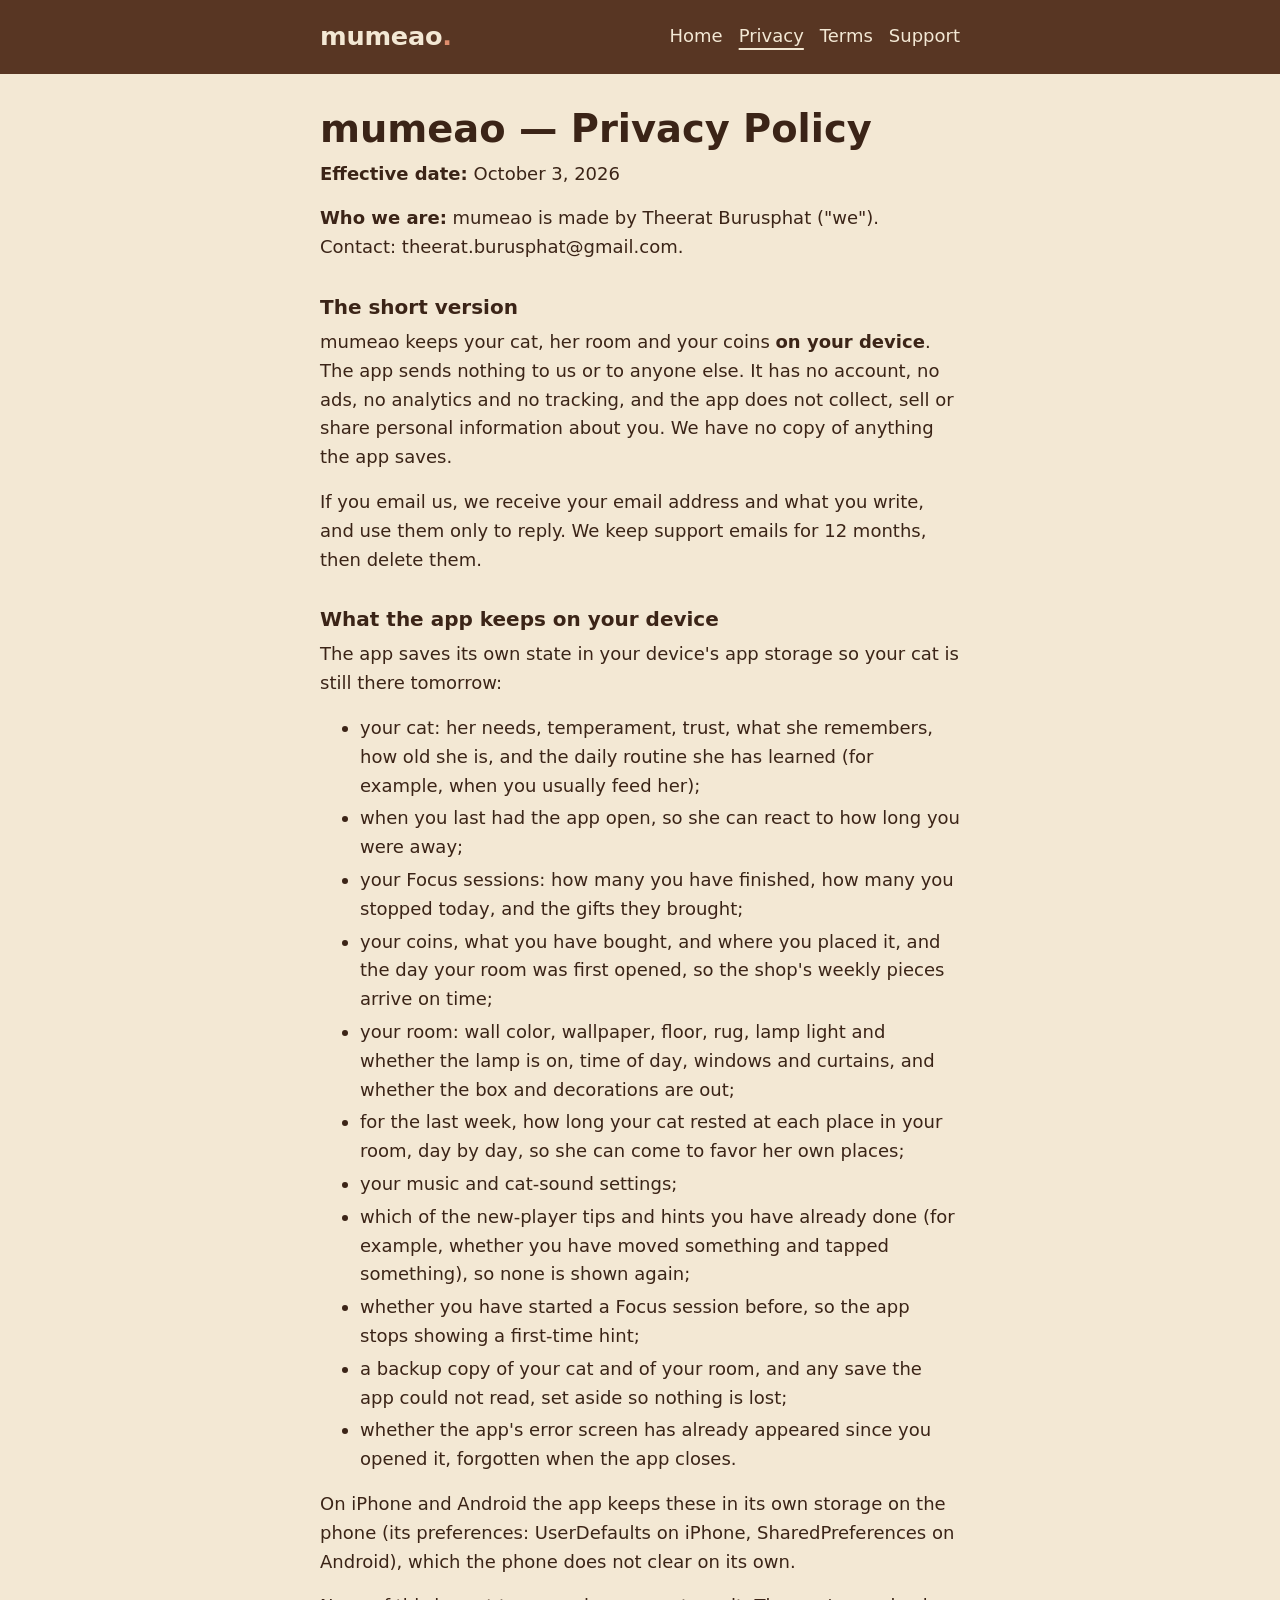
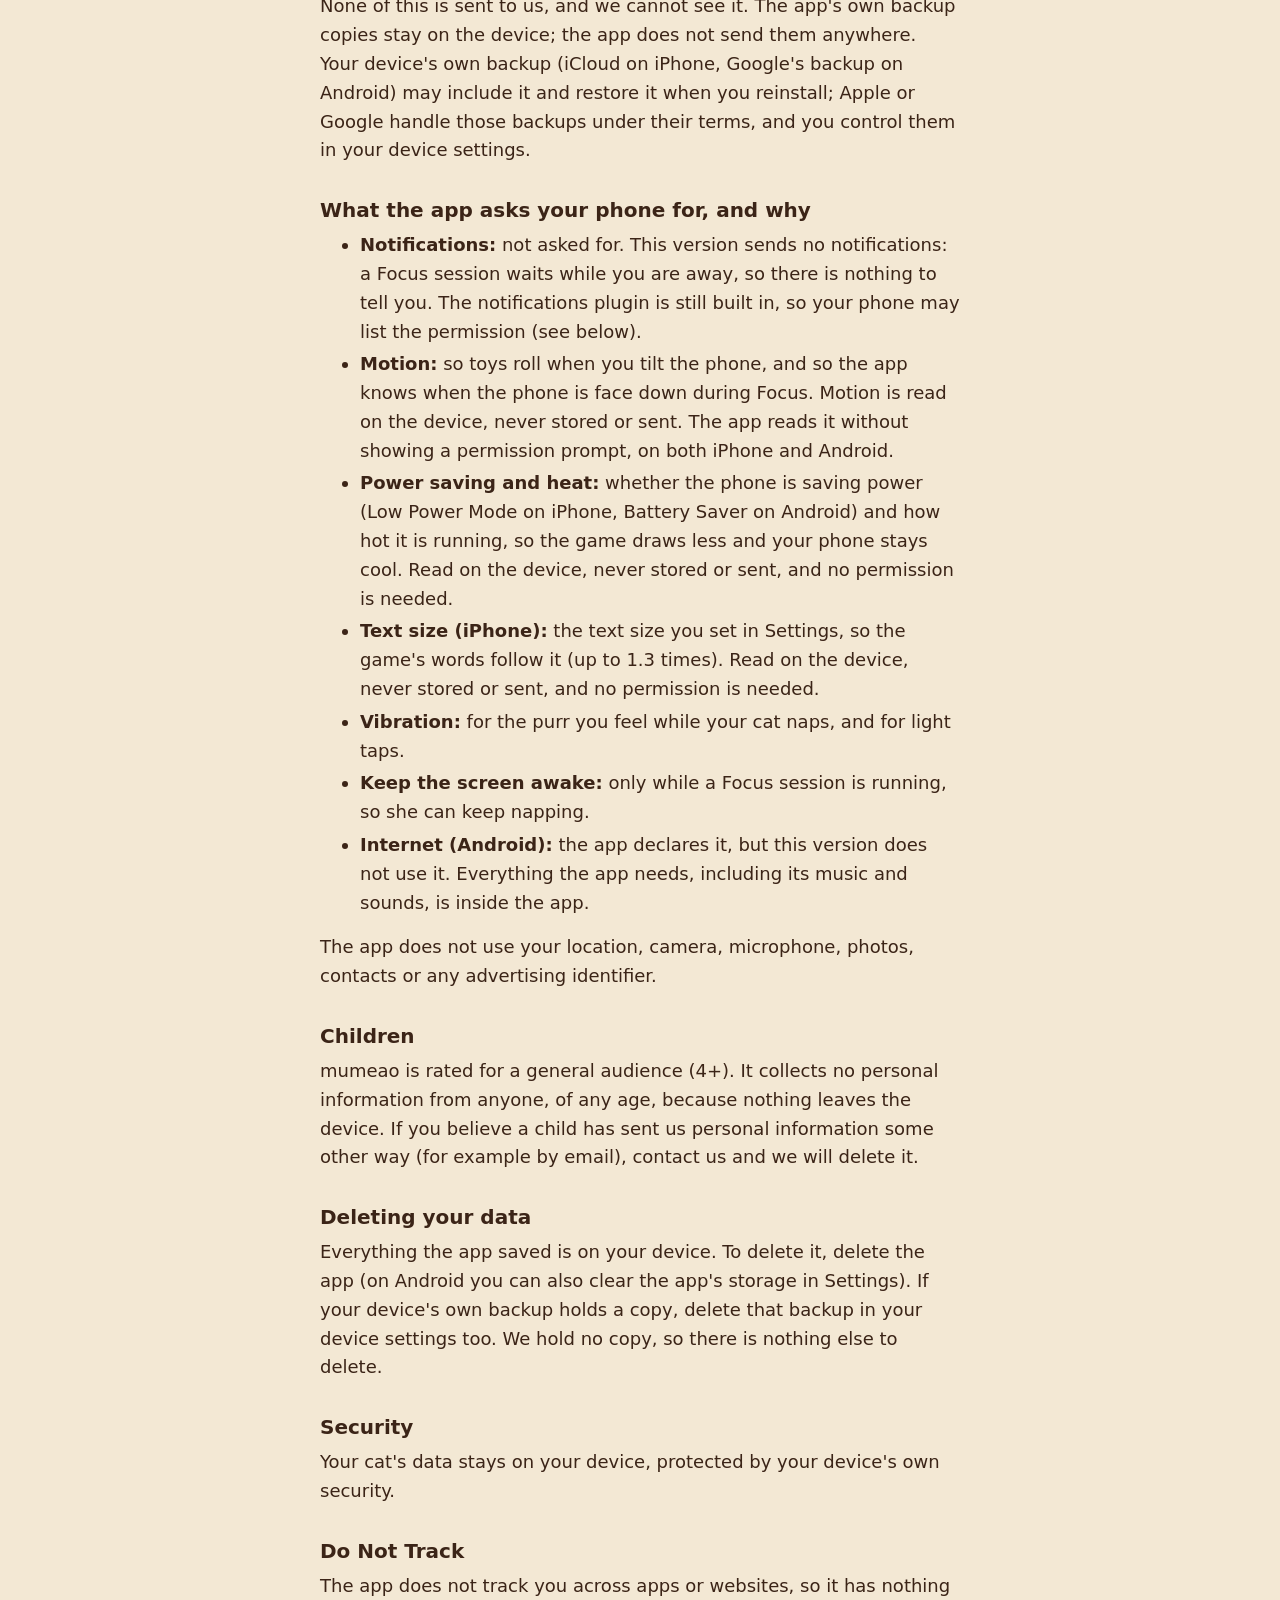
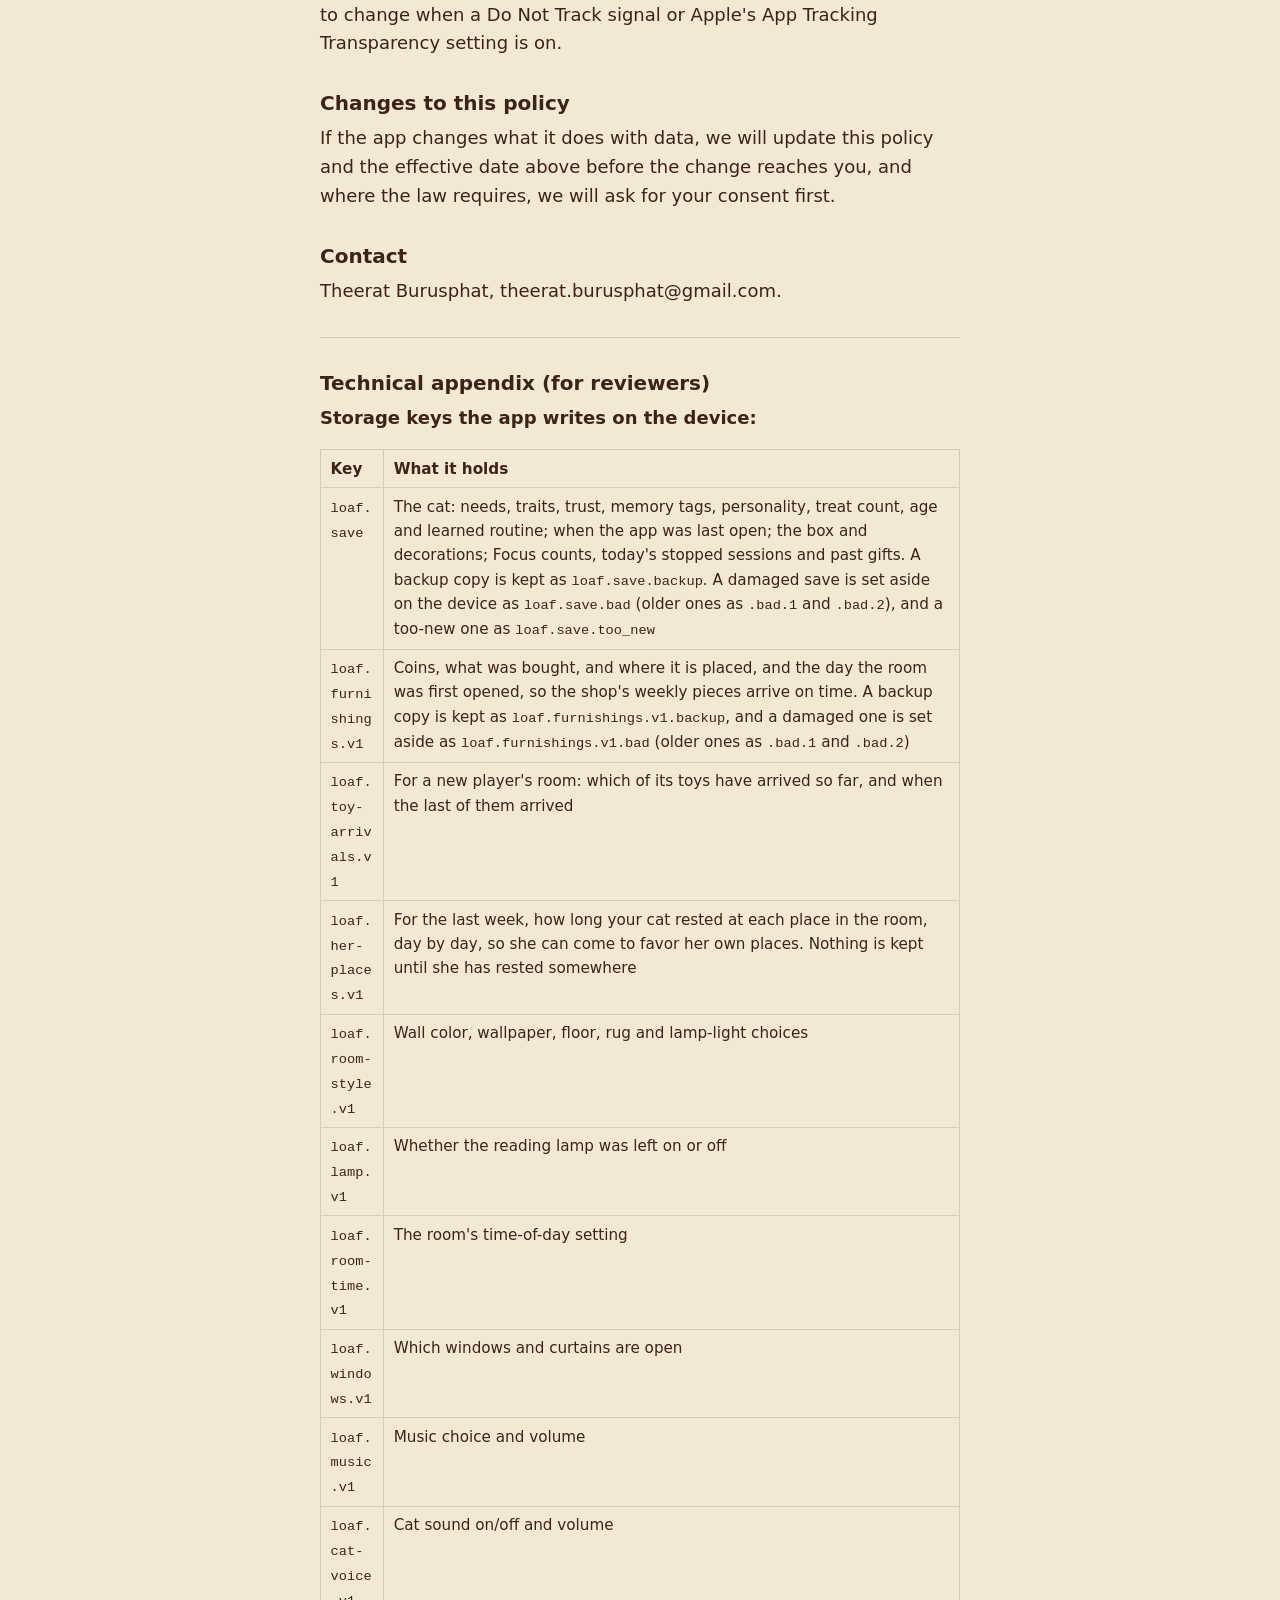
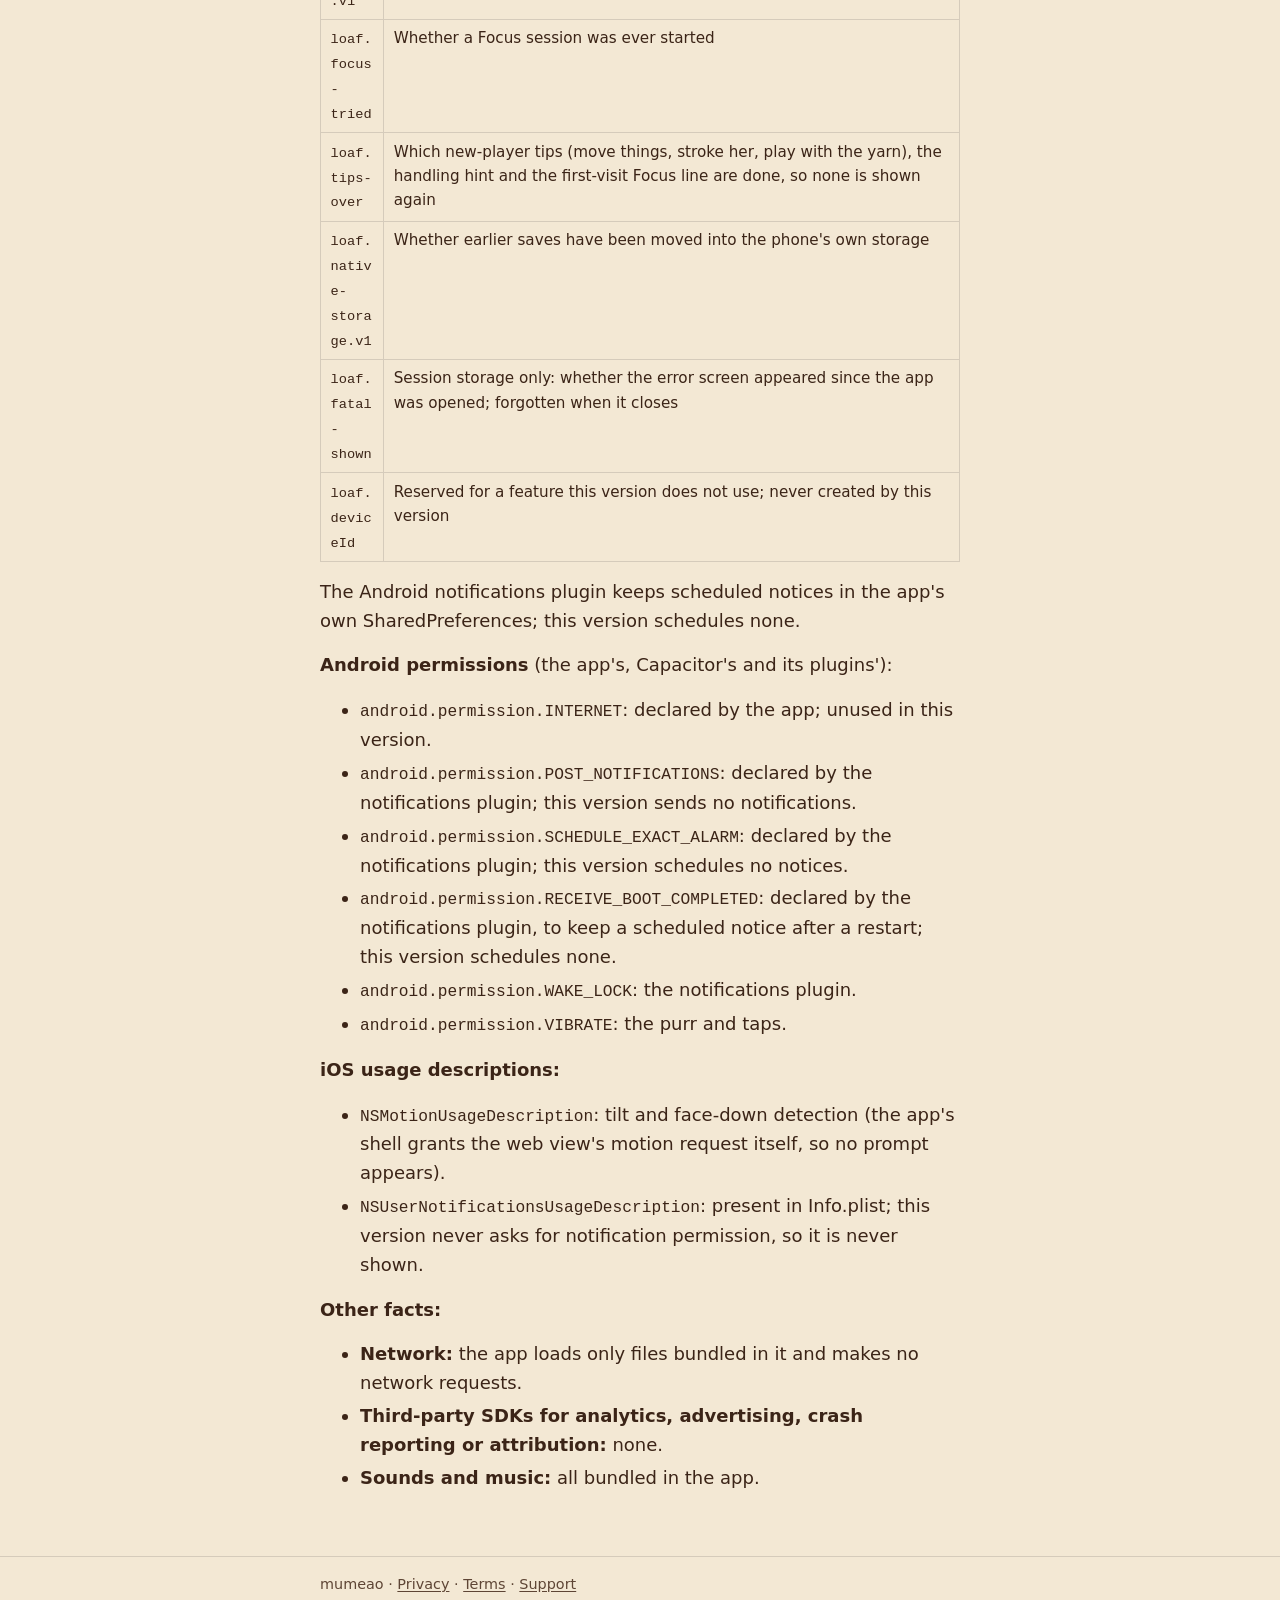
==== commit afc3ceee: "Republish the site from loaf main 29edda37: effective date October 3, 2026 (loaf#482) Privacy carrie" ====
--- a/privacy/index.html
+++ b/privacy/index.html
@@ -16,18 +16,38 @@
 <header><div class="bar"><a class="brand" href="../index.html">mumeao<span class="dot" aria-hidden="true">.</span></a><nav aria-label="Site"><ul><li><a href="../index.html">Home</a></li><li><a href="../privacy/index.html" aria-current="page">Privacy</a></li><li><a href="../terms/index.html">Terms</a></li><li><a href="../support/index.html">Support</a></li></ul></nav></div></header>
 <main id="main" tabindex="-1">
 <h1>mumeao — Privacy Policy</h1>
-<p><strong>Effective date:</strong> September 26, 2026</p>
+<p><strong>Effective date:</strong> October 3, 2026</p>
 <p><strong>Who we are:</strong> mumeao is made by Theerat Burusphat (&quot;we&quot;). Contact: theerat.burusphat@gmail.com.</p>
 <h2>The short version</h2>
 <p>mumeao keeps your cat, her room and your coins <strong>on your device</strong>. The app sends nothing to us or to anyone else. It has no account, no ads, no analytics and no tracking, and the app does not collect, sell or share personal information about you. We have no copy of anything the app saves.</p>
 <p>If you email us, we receive your email address and what you write, and use them only to reply. We keep support emails for 12 months, then delete them.</p>
 <h2>What the app keeps on your device</h2>
 <p>The app saves its own state in your device's app storage so your cat is still there tomorrow:</p>
-<ul><li>your cat: her needs, temperament, trust, what she remembers, how old she is, and the daily routine she has learned (for example, when you usually feed her);</li><li>when you last had the app open, so she can react to how long you were away;</li><li>your Focus sessions: how many you have finished, how many you stopped today, and the gifts they brought;</li><li>your coins, what you have bought, and where you placed it;</li><li>your room: wall color, wallpaper, floor, time of day, windows and curtains, and whether the box and decorations are out;</li><li>your music and cat-sound settings;</li><li>whether you have started a Focus session before, so the app stops showing a first-time hint;</li><li>on Android, a Focus-end notice waiting to be shown, until it fires or is canceled;</li><li>a backup copy of your cat and of your room, and any save the app could not read, set aside so nothing is lost;</li><li>whether the app's error screen has already appeared since you opened it, forgotten when the app closes.</li></ul>
+<ul>
+<li>your cat: her needs, temperament, trust, what she remembers, how old she is, and the daily routine she has learned (for example, when you usually feed her);</li>
+<li>when you last had the app open, so she can react to how long you were away;</li>
+<li>your Focus sessions: how many you have finished, how many you stopped today, and the gifts they brought;</li>
+<li>your coins, what you have bought, and where you placed it, and the day your room was first opened, so the shop's weekly pieces arrive on time;</li>
+<li>your room: wall color, wallpaper, floor, rug, lamp light and whether the lamp is on, time of day, windows and curtains, and whether the box and decorations are out;</li>
+<li>for the last week, how long your cat rested at each place in your room, day by day, so she can come to favor her own places;</li>
+<li>your music and cat-sound settings;</li>
+<li>which of the new-player tips and hints you have already done (for example, whether you have moved something and tapped something), so none is shown again;</li>
+<li>whether you have started a Focus session before, so the app stops showing a first-time hint;</li>
+<li>a backup copy of your cat and of your room, and any save the app could not read, set aside so nothing is lost;</li>
+<li>whether the app's error screen has already appeared since you opened it, forgotten when the app closes.</li>
+</ul>
 <p>On iPhone and Android the app keeps these in its own storage on the phone (its preferences: UserDefaults on iPhone, SharedPreferences on Android), which the phone does not clear on its own.</p>
 <p>None of this is sent to us, and we cannot see it. The app's own backup copies stay on the device; the app does not send them anywhere. Your device's own backup (iCloud on iPhone, Google's backup on Android) may include it and restore it when you reinstall; Apple or Google handle those backups under their terms, and you control them in your device settings.</p>
 <h2>What the app asks your phone for, and why</h2>
-<ul><li><strong>Notifications:</strong> to tell you a Focus session has finished if you left the app just before it ended. You can refuse, and the app still works.</li><li><strong>Motion:</strong> so toys roll when you tilt the phone, and so the app knows when the phone is face down during Focus. Motion is read on the device, never stored or sent. The app reads it without showing a permission prompt, on both iPhone and Android.</li><li><strong>Vibration:</strong> for the purr you feel while your cat naps, and for light taps.</li><li><strong>Keep the screen awake:</strong> only while a Focus session is running, so she can keep napping.</li><li><strong>Internet (Android):</strong> the app declares it, but this version does not use it. Everything the app needs, including its music and sounds, is inside the app.</li></ul>
+<ul>
+<li><strong>Notifications:</strong> not asked for. This version sends no notifications: a Focus session waits while you are away, so there is nothing to tell you. The notifications plugin is still built in, so your phone may list the permission (see below).</li>
+<li><strong>Motion:</strong> so toys roll when you tilt the phone, and so the app knows when the phone is face down during Focus. Motion is read on the device, never stored or sent. The app reads it without showing a permission prompt, on both iPhone and Android.</li>
+<li><strong>Power saving and heat:</strong> whether the phone is saving power (Low Power Mode on iPhone, Battery Saver on Android) and how hot it is running, so the game draws less and your phone stays cool. Read on the device, never stored or sent, and no permission is needed.</li>
+<li><strong>Text size (iPhone):</strong> the text size you set in Settings, so the game's words follow it (up to 1.3 times). Read on the device, never stored or sent, and no permission is needed.</li>
+<li><strong>Vibration:</strong> for the purr you feel while your cat naps, and for light taps.</li>
+<li><strong>Keep the screen awake:</strong> only while a Focus session is running, so she can keep napping.</li>
+<li><strong>Internet (Android):</strong> the app declares it, but this version does not use it. Everything the app needs, including its music and sounds, is inside the app.</li>
+</ul>
 <p>The app does not use your location, camera, microphone, photos, contacts or any advertising identifier.</p>
 <h2>Children</h2>
 <p>mumeao is rated for a general audience (4+). It collects no personal information from anyone, of any age, because nothing leaves the device. If you believe a child has sent us personal information some other way (for example by email), contact us and we will delete it.</p>
@@ -44,14 +64,43 @@
 <hr>
 <h2>Technical appendix (for reviewers)</h2>
 <p><strong>Storage keys the app writes on the device:</strong></p>
-<div class="table" tabindex="0" role="region" aria-label="Table"><table><tr><th>Key</th><th>What it holds</th></tr><tr><td><code>loaf.save</code></td><td>The cat: needs, traits, trust, memory tags, personality, treat count, age and learned routine; when the app was last open; the box and decorations; Focus counts, today's stopped sessions and past gifts. A backup copy is kept as <code>loaf.save.backup</code>. A damaged save is set aside on the device as <code>loaf.save.bad</code> (older ones as <code>.bad.1</code> and <code>.bad.2</code>), and a too-new one as <code>loaf.save.too_new</code></td></tr><tr><td><code>loaf.furnishings.v1</code></td><td>Coins, what was bought, and where it is placed. A backup copy is kept as <code>loaf.furnishings.v1.backup</code>, and a damaged one is set aside as <code>loaf.furnishings.v1.bad</code> (older ones as <code>.bad.1</code> and <code>.bad.2</code>)</td></tr><tr><td><code>loaf.toy-arrivals.v1</code></td><td>For a new player's room: which of its toys have arrived so far, and when the last session began</td></tr><tr><td><code>loaf.room-style.v1</code></td><td>Wall color, wallpaper and floor choices</td></tr><tr><td><code>loaf.room-time.v1</code></td><td>The room's time-of-day setting</td></tr><tr><td><code>loaf.windows.v1</code></td><td>Which windows and curtains are open</td></tr><tr><td><code>loaf.music.v1</code></td><td>Music choice and volume</td></tr><tr><td><code>loaf.cat-voice.v1</code></td><td>Cat sound on/off and volume</td></tr><tr><td><code>loaf.focus-tried</code></td><td>Whether a Focus session was ever started</td></tr><tr><td><code>loaf.native-storage.v1</code></td><td>Whether earlier saves have been moved into the phone's own storage</td></tr><tr><td><code>loaf.fatal-shown</code></td><td>Session storage only: whether the error screen appeared since the app was opened; forgotten when it closes</td></tr><tr><td><code>loaf.deviceId</code></td><td>Reserved for a feature this version does not use; never created by this version</td></tr></table></div>
-<p>The Android notifications plugin also keeps a scheduled Focus-end notice in the app's own SharedPreferences until it fires.</p>
+<div class="table" tabindex="0" role="region" aria-label="Table"><table><tr><th>Key</th><th>What it holds</th></tr>
+<tr><td><code>loaf.save</code></td><td>The cat: needs, traits, trust, memory tags, personality, treat count, age and learned routine; when the app was last open; the box and decorations; Focus counts, today's stopped sessions and past gifts. A backup copy is kept as <code>loaf.save.backup</code>. A damaged save is set aside on the device as <code>loaf.save.bad</code> (older ones as <code>.bad.1</code> and <code>.bad.2</code>), and a too-new one as <code>loaf.save.too_new</code></td></tr>
+<tr><td><code>loaf.furnishings.v1</code></td><td>Coins, what was bought, and where it is placed, and the day the room was first opened, so the shop's weekly pieces arrive on time. A backup copy is kept as <code>loaf.furnishings.v1.backup</code>, and a damaged one is set aside as <code>loaf.furnishings.v1.bad</code> (older ones as <code>.bad.1</code> and <code>.bad.2</code>)</td></tr>
+<tr><td><code>loaf.toy-arrivals.v1</code></td><td>For a new player's room: which of its toys have arrived so far, and when the last of them arrived</td></tr>
+<tr><td><code>loaf.her-places.v1</code></td><td>For the last week, how long your cat rested at each place in the room, day by day, so she can come to favor her own places. Nothing is kept until she has rested somewhere</td></tr>
+<tr><td><code>loaf.room-style.v1</code></td><td>Wall color, wallpaper, floor, rug and lamp-light choices</td></tr>
+<tr><td><code>loaf.lamp.v1</code></td><td>Whether the reading lamp was left on or off</td></tr>
+<tr><td><code>loaf.room-time.v1</code></td><td>The room's time-of-day setting</td></tr>
+<tr><td><code>loaf.windows.v1</code></td><td>Which windows and curtains are open</td></tr>
+<tr><td><code>loaf.music.v1</code></td><td>Music choice and volume</td></tr>
+<tr><td><code>loaf.cat-voice.v1</code></td><td>Cat sound on/off and volume</td></tr>
+<tr><td><code>loaf.focus-tried</code></td><td>Whether a Focus session was ever started</td></tr>
+<tr><td><code>loaf.tips-over</code></td><td>Which new-player tips (move things, stroke her, play with the yarn), the handling hint and the first-visit Focus line are done, so none is shown again</td></tr>
+<tr><td><code>loaf.native-storage.v1</code></td><td>Whether earlier saves have been moved into the phone's own storage</td></tr>
+<tr><td><code>loaf.fatal-shown</code></td><td>Session storage only: whether the error screen appeared since the app was opened; forgotten when it closes</td></tr>
+<tr><td><code>loaf.deviceId</code></td><td>Reserved for a feature this version does not use; never created by this version</td></tr></table></div>
+<p>The Android notifications plugin keeps scheduled notices in the app's own SharedPreferences; this version schedules none.</p>
 <p><strong>Android permissions</strong> (the app's, Capacitor's and its plugins'):</p>
-<ul><li><code>android.permission.INTERNET</code>: declared by the app; unused in this version.</li><li><code>android.permission.POST_NOTIFICATIONS</code>: the Focus-end notice.</li><li><code>android.permission.SCHEDULE_EXACT_ALARM</code>: declared by the notifications plugin; the app schedules only inexact notices.</li><li><code>android.permission.RECEIVE_BOOT_COMPLETED</code>: keeps a scheduled notice after a restart.</li><li><code>android.permission.WAKE_LOCK</code>: the notifications plugin.</li><li><code>android.permission.VIBRATE</code>: the purr and taps.</li></ul>
+<ul>
+<li><code>android.permission.INTERNET</code>: declared by the app; unused in this version.</li>
+<li><code>android.permission.POST_NOTIFICATIONS</code>: declared by the notifications plugin; this version sends no notifications.</li>
+<li><code>android.permission.SCHEDULE_EXACT_ALARM</code>: declared by the notifications plugin; this version schedules no notices.</li>
+<li><code>android.permission.RECEIVE_BOOT_COMPLETED</code>: declared by the notifications plugin, to keep a scheduled notice after a restart; this version schedules none.</li>
+<li><code>android.permission.WAKE_LOCK</code>: the notifications plugin.</li>
+<li><code>android.permission.VIBRATE</code>: the purr and taps.</li>
+</ul>
 <p><strong>iOS usage descriptions:</strong></p>
-<ul><li><code>NSMotionUsageDescription</code>: tilt and face-down detection (the app's shell grants the web view's motion request itself, so no prompt appears).</li><li><code>NSUserNotificationsUsageDescription</code>: present in Info.plist for the Focus-end notice; iOS shows its own notification prompt instead.</li></ul>
+<ul>
+<li><code>NSMotionUsageDescription</code>: tilt and face-down detection (the app's shell grants the web view's motion request itself, so no prompt appears).</li>
+<li><code>NSUserNotificationsUsageDescription</code>: present in Info.plist; this version never asks for notification permission, so it is never shown.</li>
+</ul>
 <p><strong>Other facts:</strong></p>
-<ul><li><strong>Network:</strong> the app loads only files bundled in it and makes no network requests.</li><li><strong>Third-party SDKs for analytics, advertising, crash reporting or attribution:</strong> none.</li><li><strong>Sounds and music:</strong> all bundled in the app.</li></ul>
+<ul>
+<li><strong>Network:</strong> the app loads only files bundled in it and makes no network requests.</li>
+<li><strong>Third-party SDKs for analytics, advertising, crash reporting or attribution:</strong> none.</li>
+<li><strong>Sounds and music:</strong> all bundled in the app.</li>
+</ul>
 </main>
 <footer><div class="bar"><p>mumeao · <a href="../privacy/index.html">Privacy</a> · <a href="../terms/index.html">Terms</a> · <a href="../support/index.html">Support</a></p><p>This site sets no cookies and runs no scripts or trackers. It is hosted on GitHub Pages, which logs visitors' IP addresses for security (<a href="https://docs.github.com/en/pages/getting-started-with-github-pages/about-github-pages#data-collection">GitHub's note</a>).</p></div></footer>
 </body>
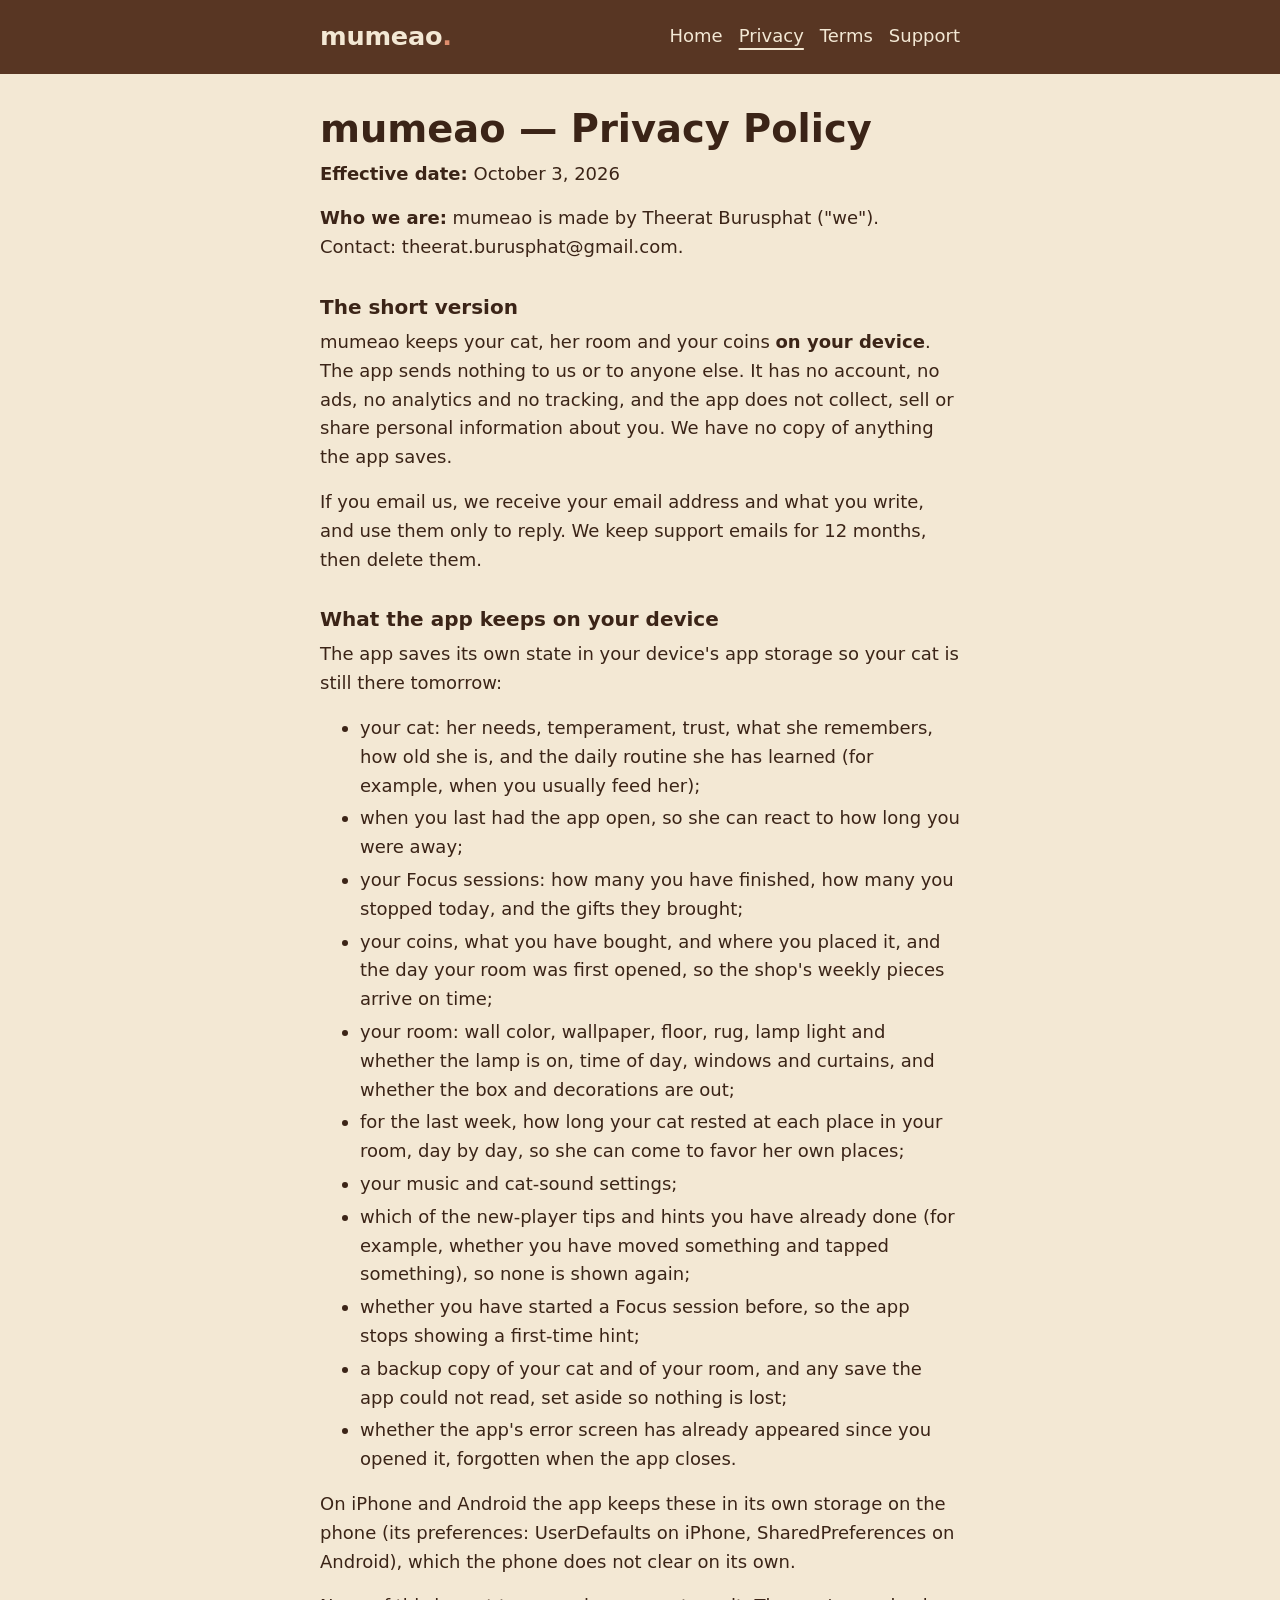
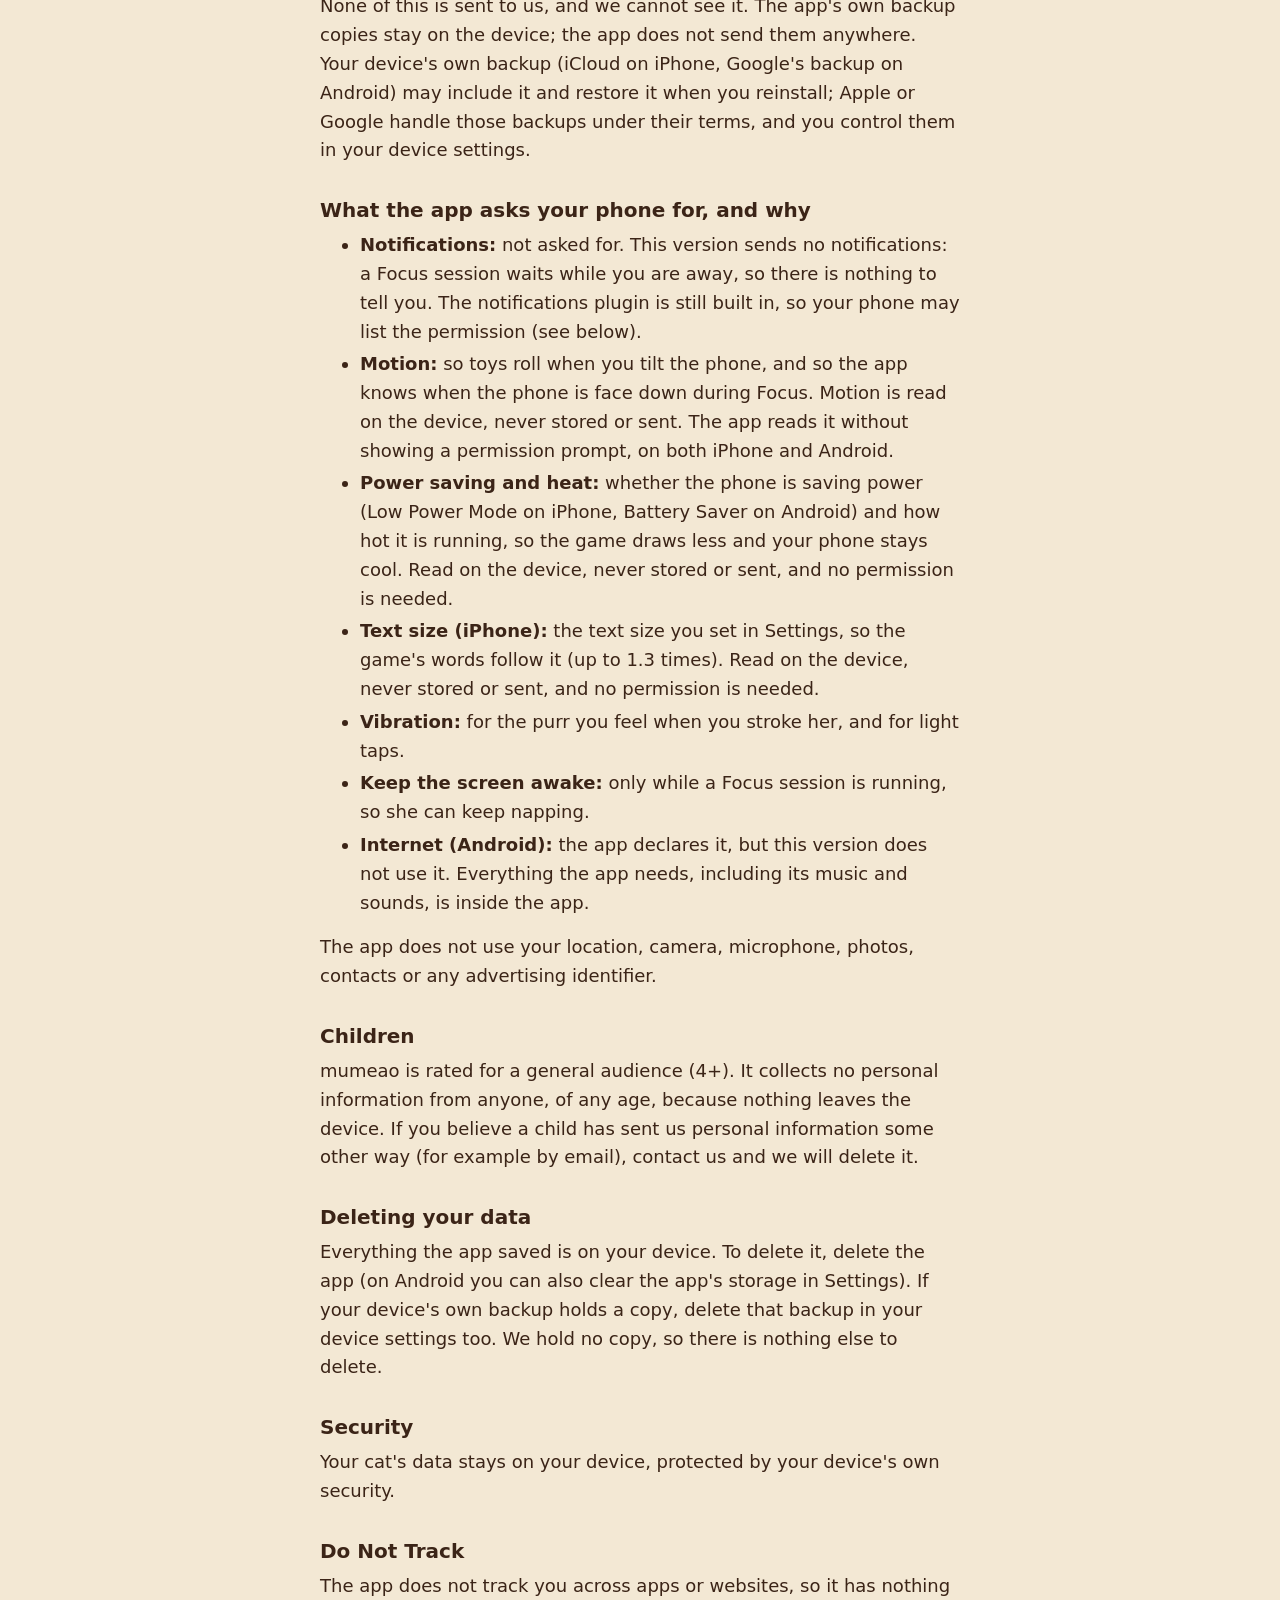
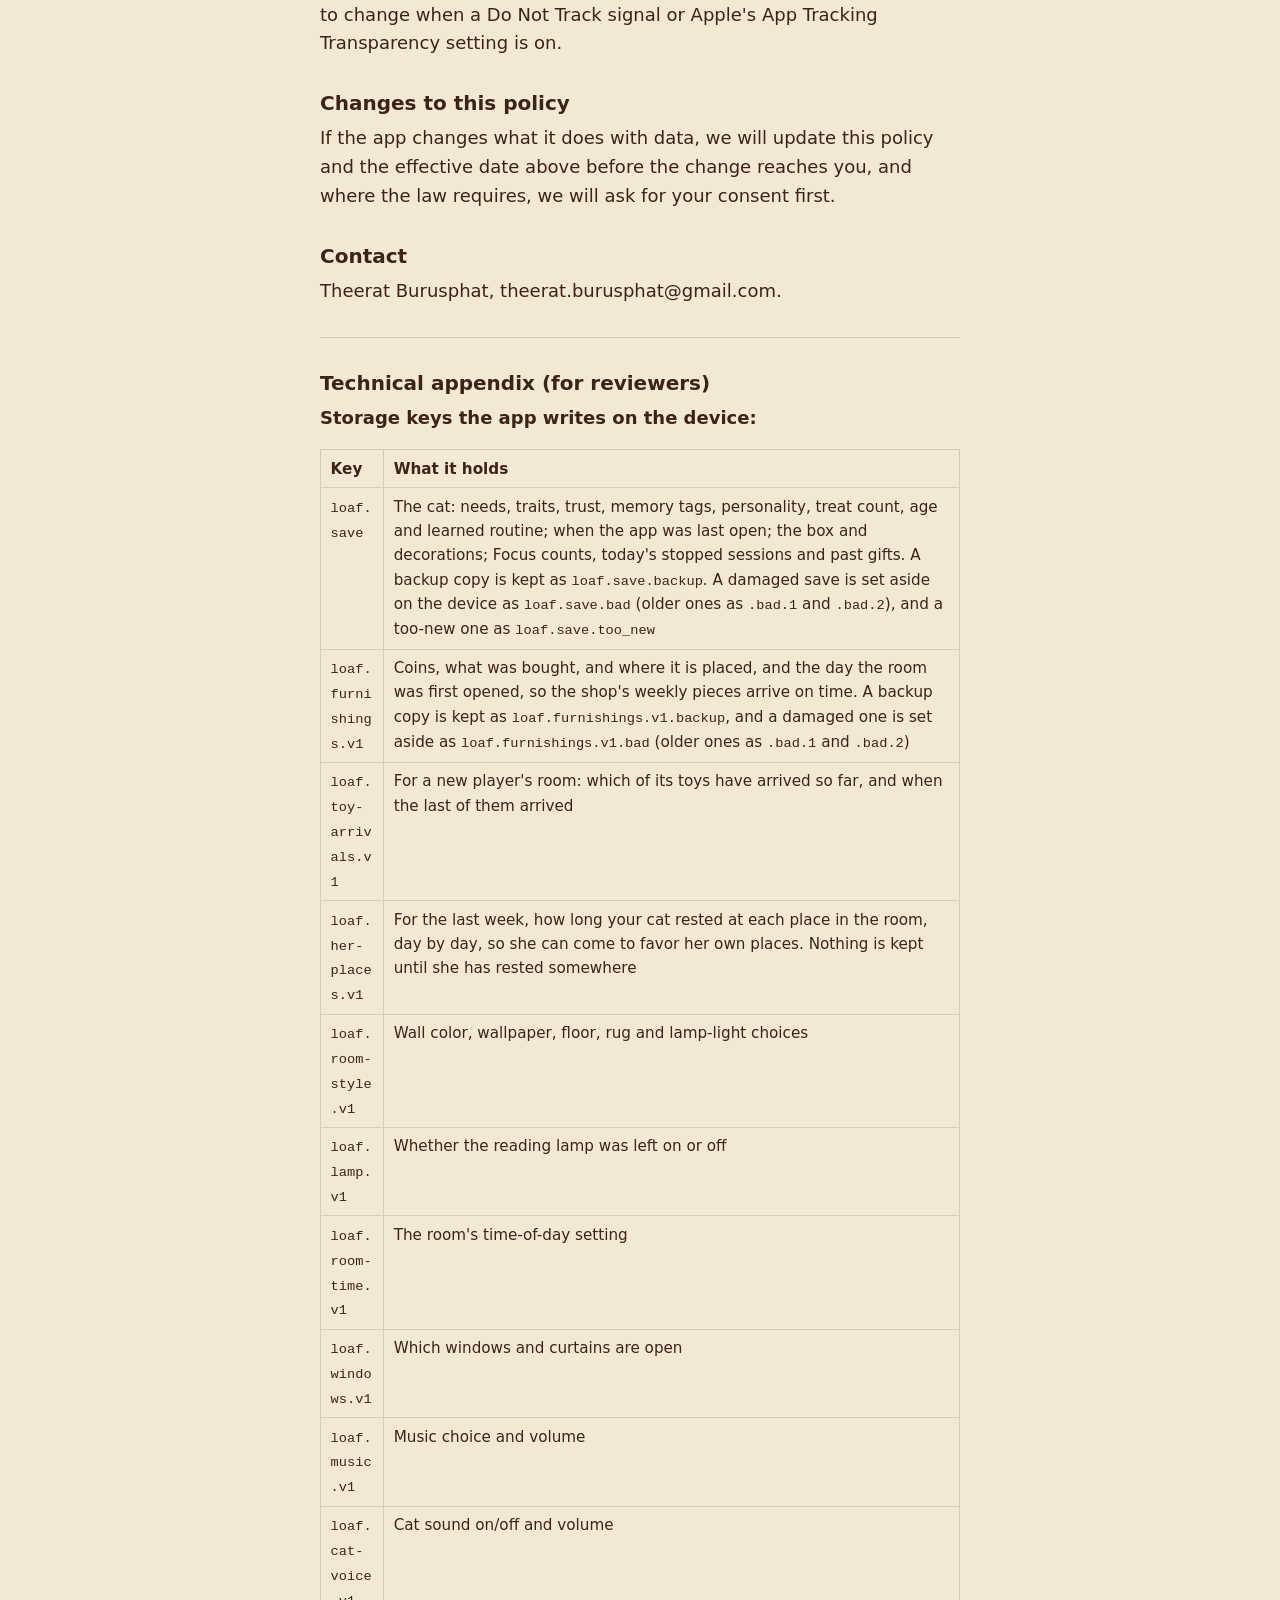
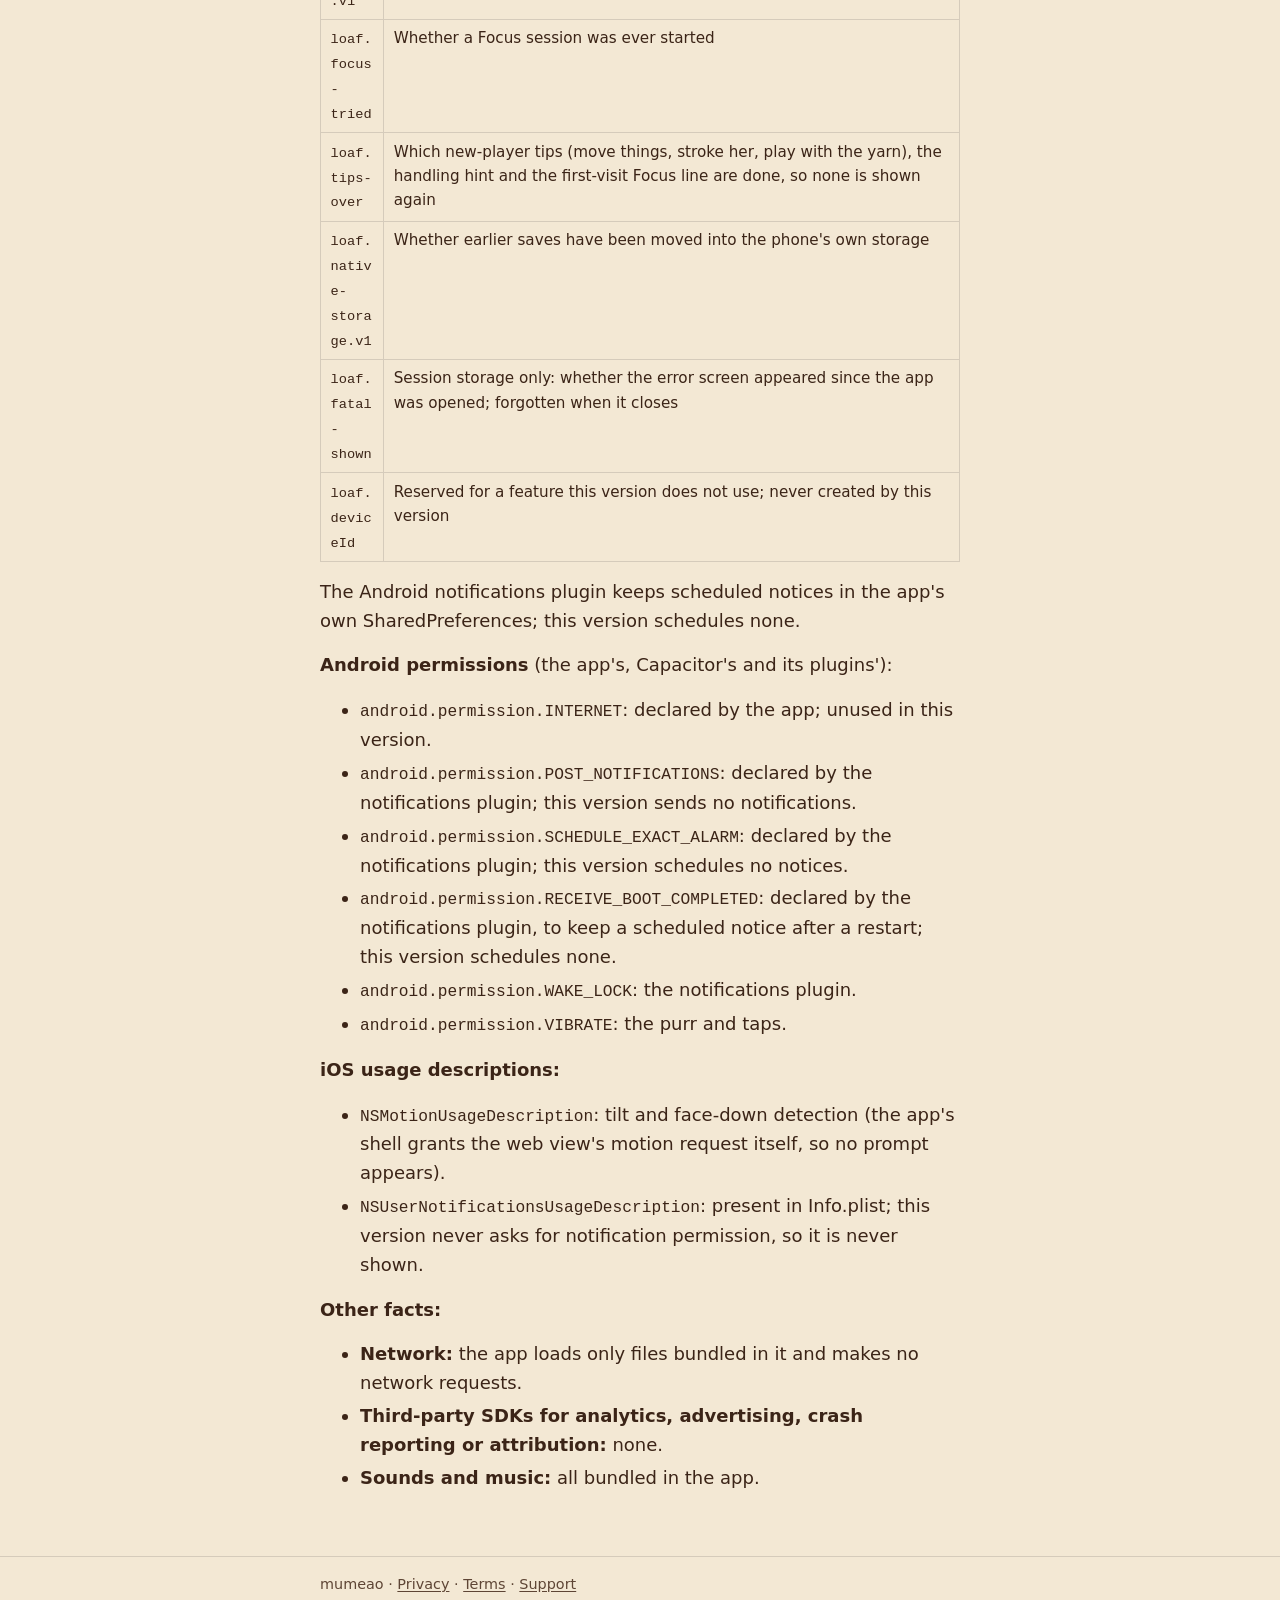
==== commit 4b898827: "Republish from loaf main 984dd2a6: the purr is felt when you stroke her (loaf#483, #479) Co-Authored" ====
--- a/privacy/index.html
+++ b/privacy/index.html
@@ -44,7 +44,7 @@
 <li><strong>Motion:</strong> so toys roll when you tilt the phone, and so the app knows when the phone is face down during Focus. Motion is read on the device, never stored or sent. The app reads it without showing a permission prompt, on both iPhone and Android.</li>
 <li><strong>Power saving and heat:</strong> whether the phone is saving power (Low Power Mode on iPhone, Battery Saver on Android) and how hot it is running, so the game draws less and your phone stays cool. Read on the device, never stored or sent, and no permission is needed.</li>
 <li><strong>Text size (iPhone):</strong> the text size you set in Settings, so the game's words follow it (up to 1.3 times). Read on the device, never stored or sent, and no permission is needed.</li>
-<li><strong>Vibration:</strong> for the purr you feel while your cat naps, and for light taps.</li>
+<li><strong>Vibration:</strong> for the purr you feel when you stroke her, and for light taps.</li>
 <li><strong>Keep the screen awake:</strong> only while a Focus session is running, so she can keep napping.</li>
 <li><strong>Internet (Android):</strong> the app declares it, but this version does not use it. Everything the app needs, including its music and sounds, is inside the app.</li>
 </ul>
